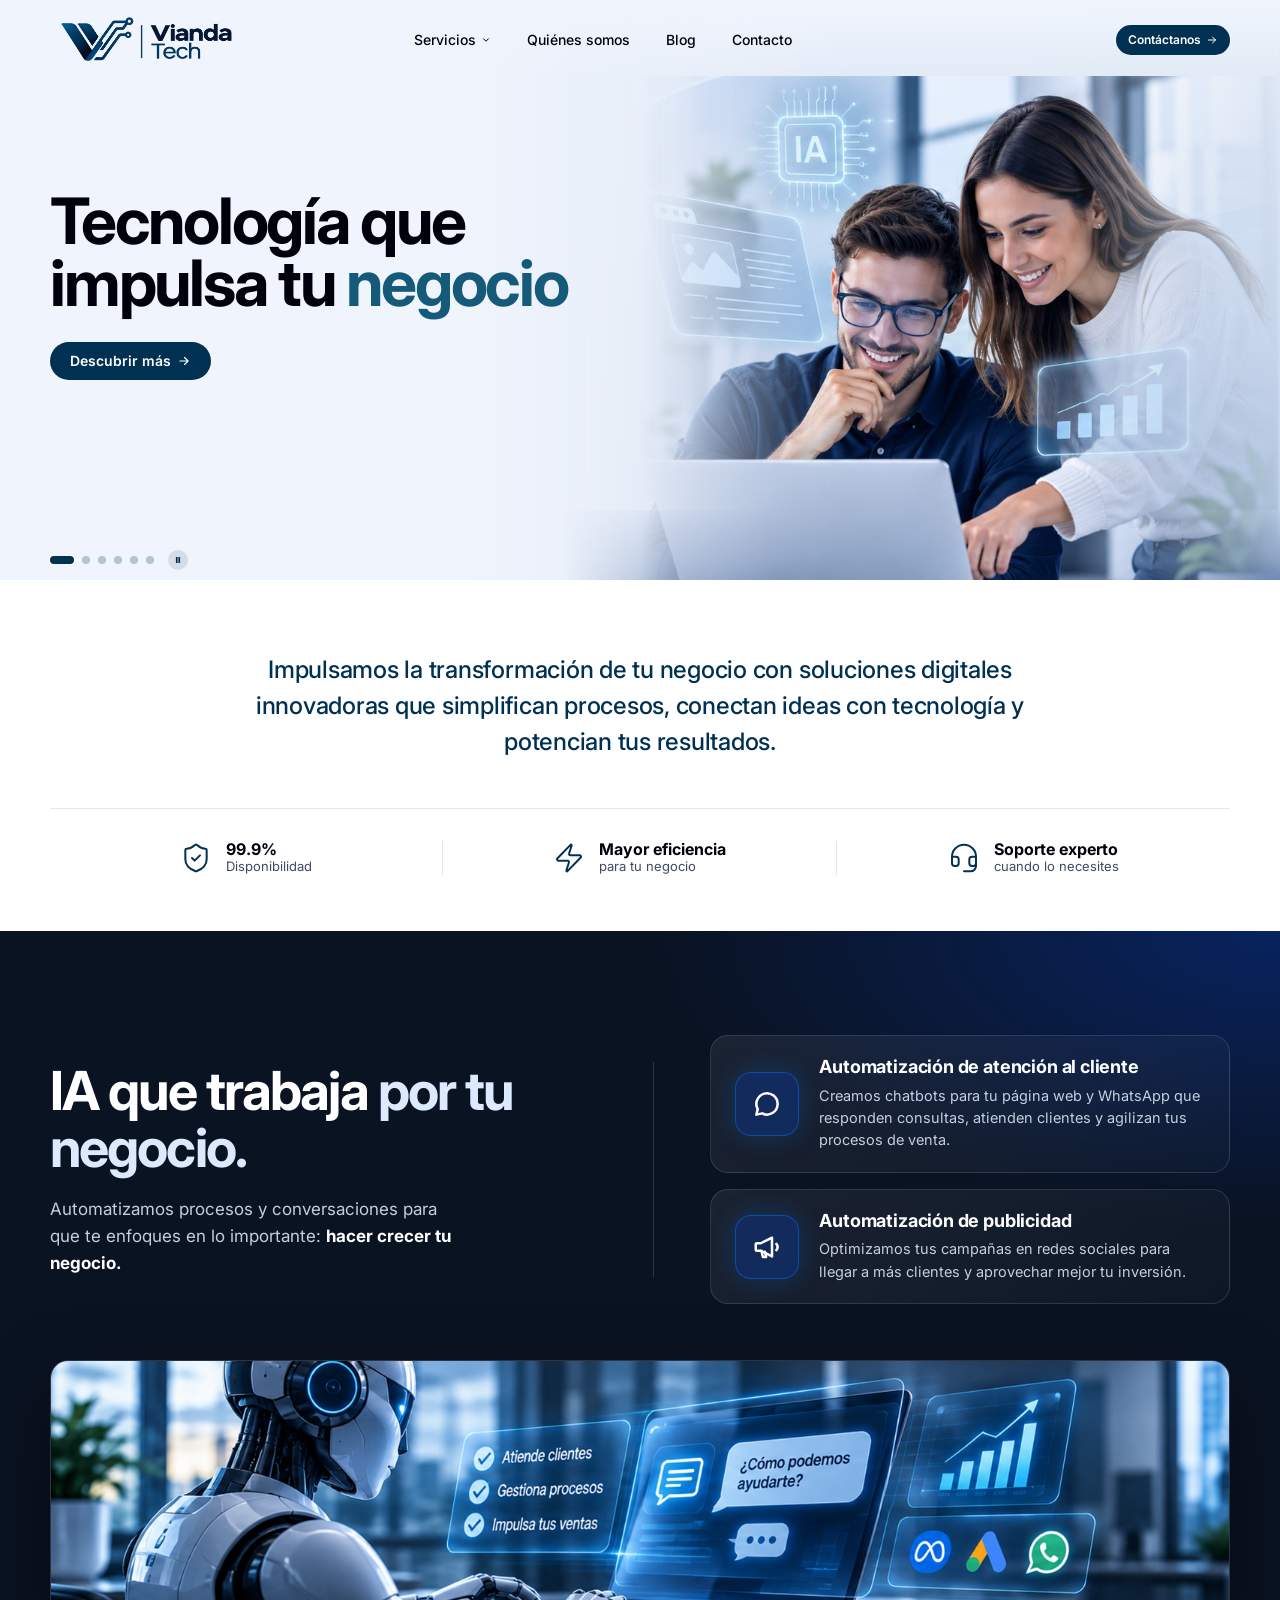
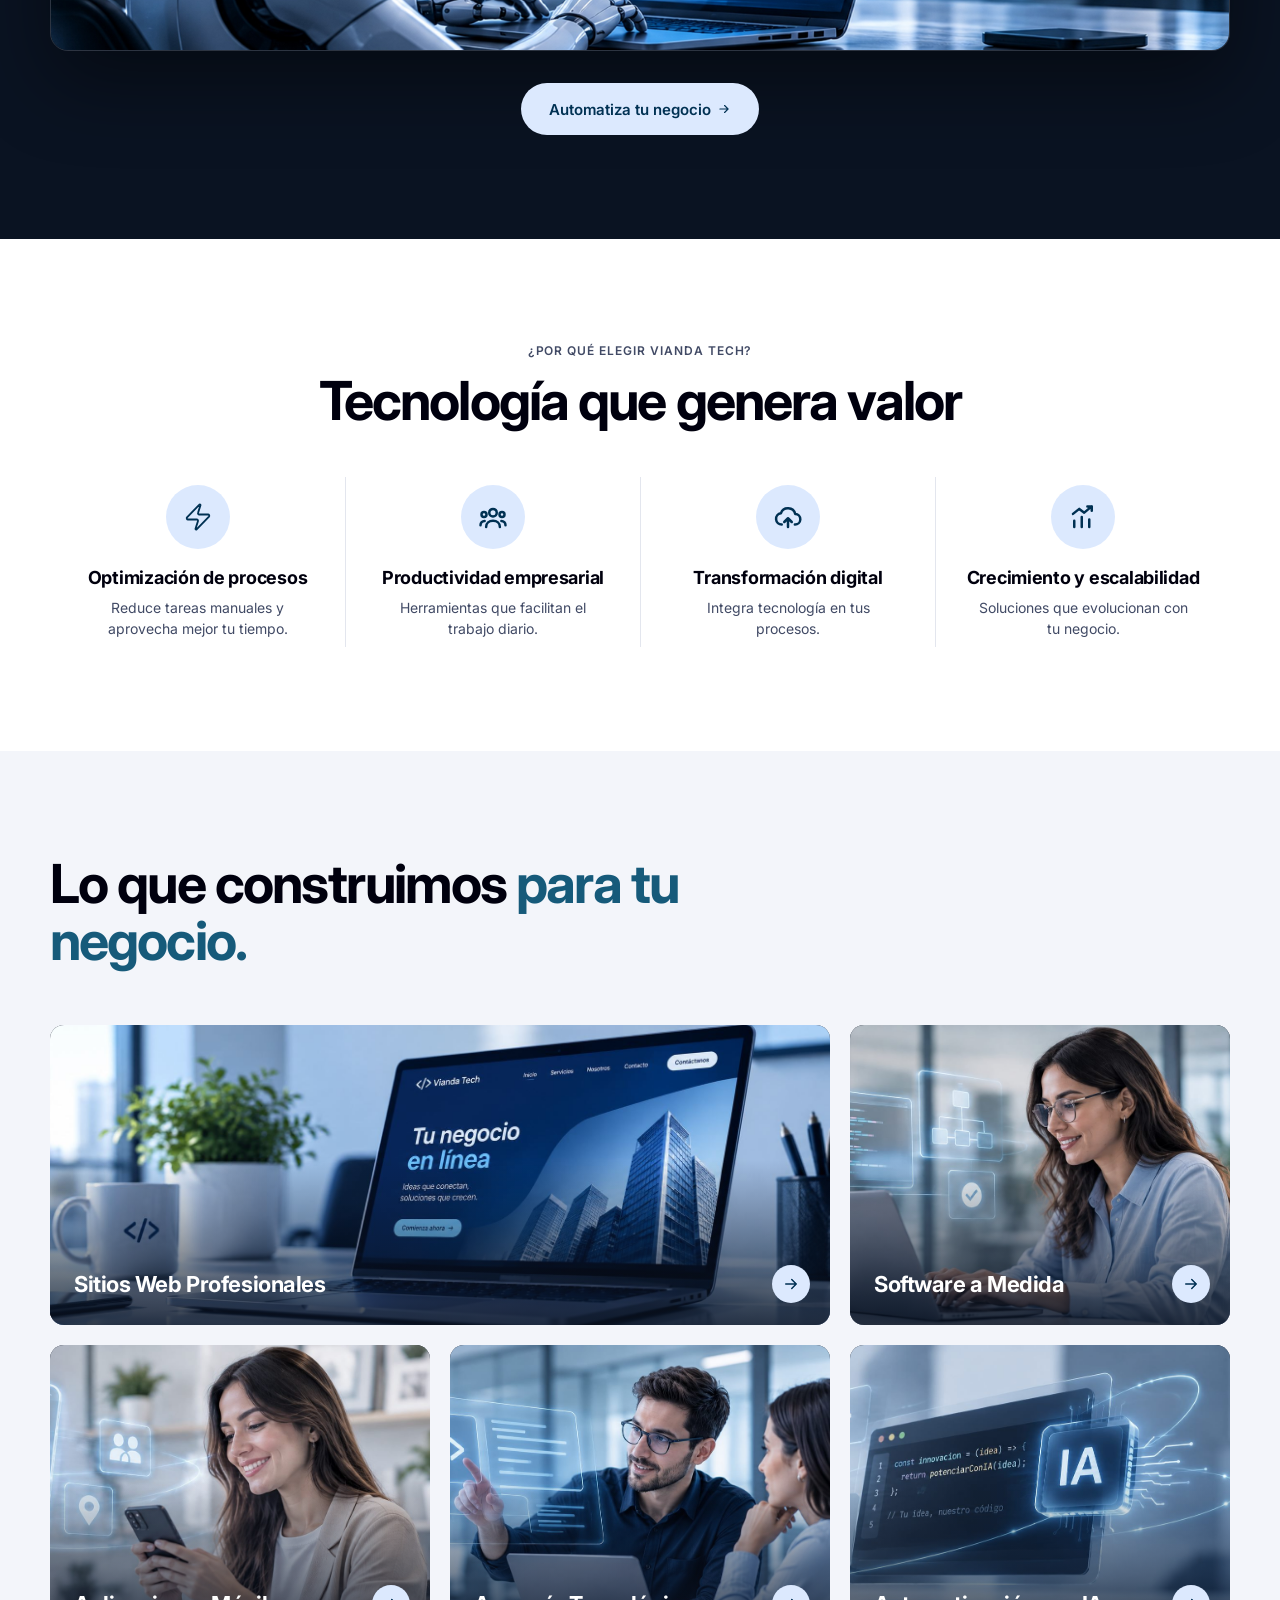
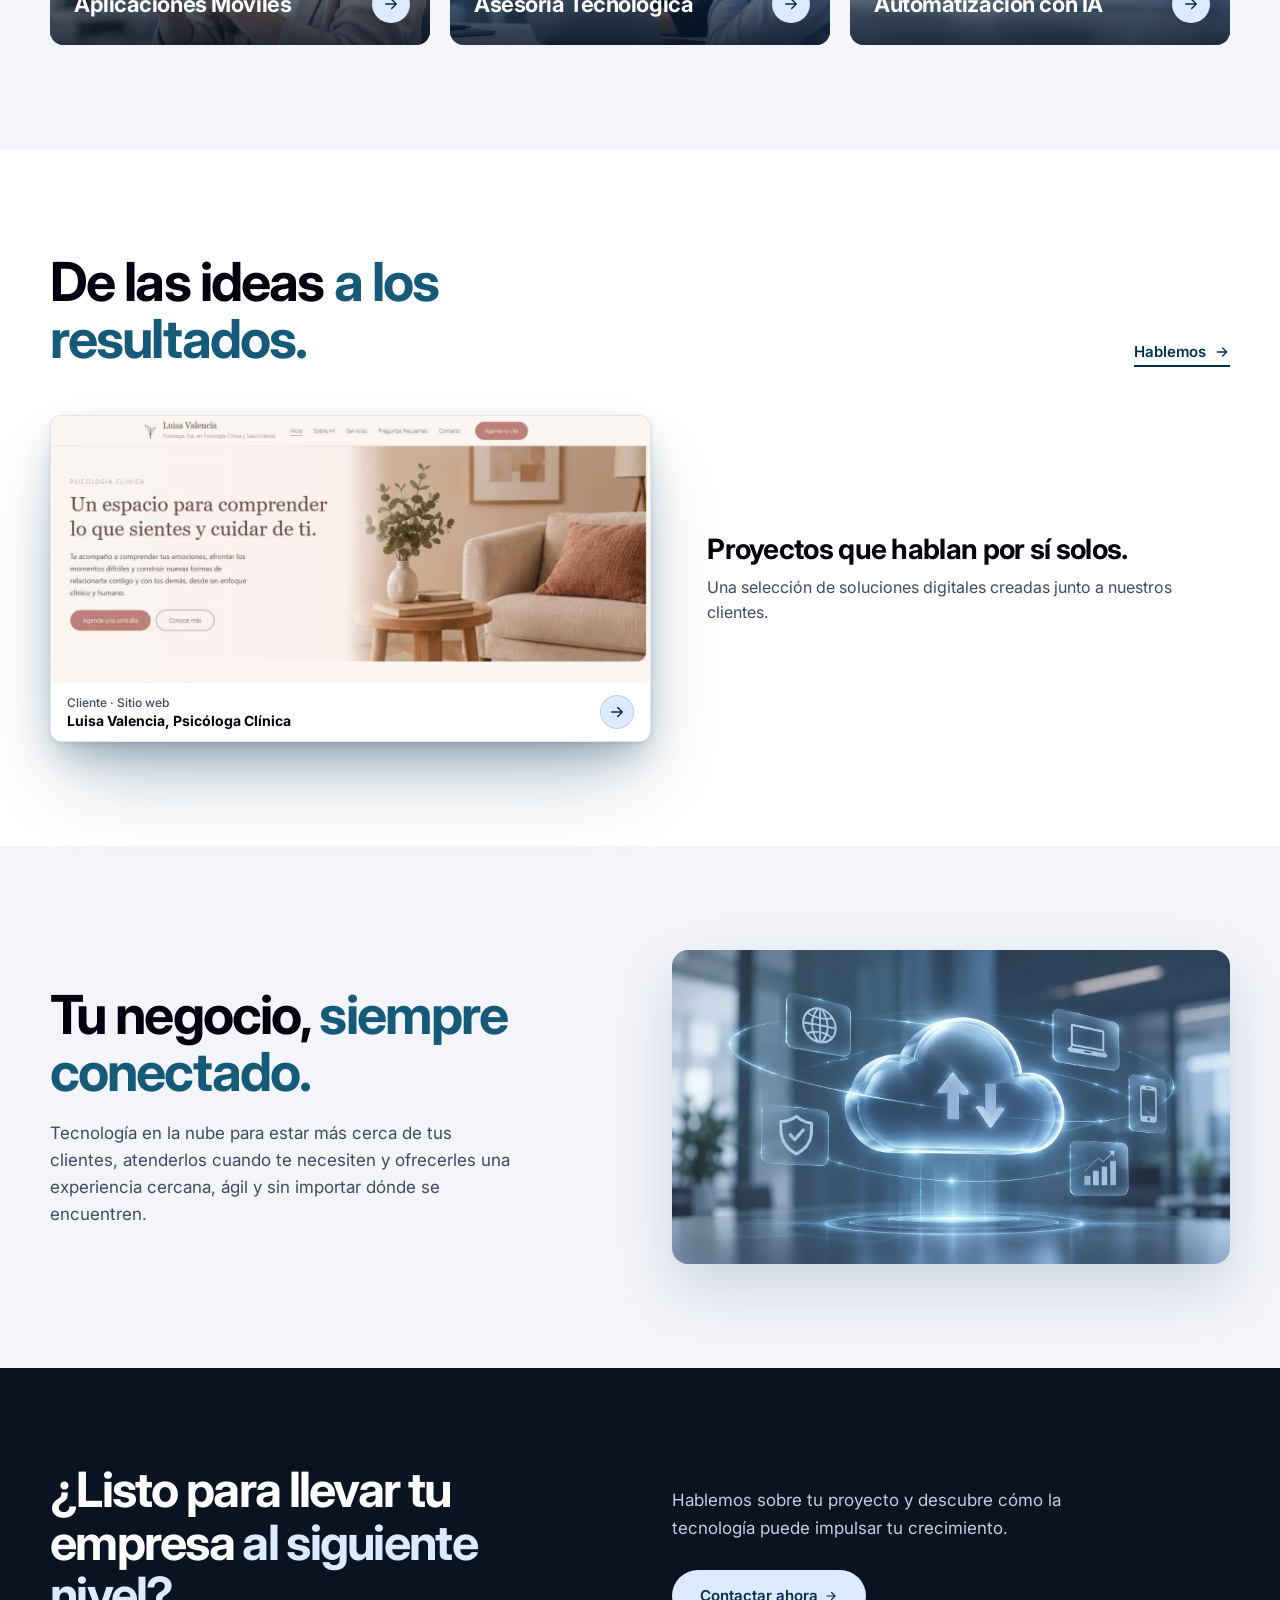
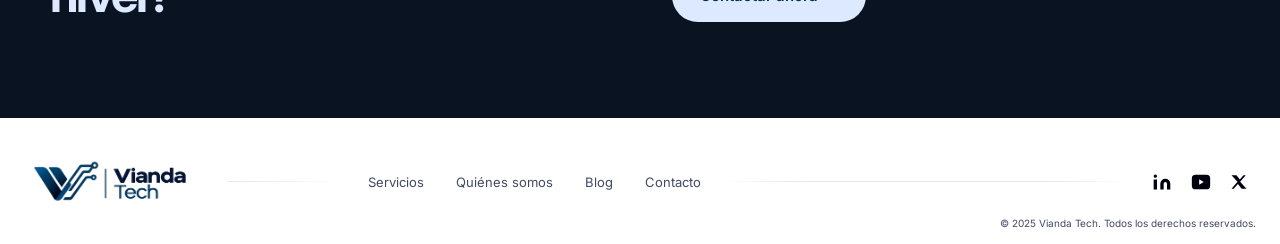
==== index.html @ a9103120 "look and feel improvements" ====
<!DOCTYPE html>
<html lang="es">
<head>
  <meta charset="utf-8">
  <meta name="viewport" content="width=device-width, initial-scale=1, viewport-fit=cover">
  <title>Vianda Tech | Desarrollo de software, páginas web e IA</title>
  <meta name="description" content="Desarrollo de software y páginas web para tu negocio. Innovación e IA para automatizar procesos y hacer crecer tu empresa.">
  <meta name="theme-color" content="#003153">
  <link rel="canonical" href="https://viandatech.com/">
  <link rel="icon" type="image/png" href="assets/logo-mark.png" media="(prefers-color-scheme: light)">
  <link rel="icon" type="image/png" href="assets/logo-mark-dark.png" media="(prefers-color-scheme: dark)">
  <meta property="og:type" content="website">
  <meta property="og:site_name" content="Vianda Tech">
  <meta property="og:locale" content="es_CO">
  <meta property="og:url" content="https://viandatech.com/">
  <meta property="og:title" content="Vianda Tech | Tecnología que impulsa tu negocio">
  <meta property="og:description" content="Desarrollo de software y páginas web para tu negocio. Innovación e IA para automatizar procesos y hacer crecer tu empresa.">
  <meta property="og:image" content="https://viandatech.com/assets/og-image.jpg">
  <meta property="og:image:width" content="1200">
  <meta property="og:image:height" content="629">
  <meta property="og:image:alt" content="Vianda Tech: tecnología que impulsa tu negocio">
  <meta name="twitter:card" content="summary_large_image">
  <script type="application/ld+json">
  {
    "@context": "https://schema.org",
    "@type": "ProfessionalService",
    "name": "Vianda Tech",
    "url": "https://viandatech.com/",
    "logo": "https://viandatech.com/assets/logo.png",
    "image": "https://viandatech.com/assets/og-image.jpg",
    "email": "contacto@viandatech.com",
    "telephone": "+573223064409",
    "address": {
      "@type": "PostalAddress",
      "streetAddress": "Diagonal 4a #4e-20",
      "addressLocality": "Cajicá",
      "addressRegion": "Cundinamarca",
      "addressCountry": "CO"
    },
    "areaServed": { "@type": "Country", "name": "Colombia" },
    "contactPoint": {
      "@type": "ContactPoint",
      "contactType": "customer service",
      "email": "contacto@viandatech.com",
      "telephone": "+573223064409",
      "availableLanguage": "es"
    },
    "description": "Desarrollo de software, páginas web para negocios e inteligencia artificial para automatizar procesos."
  }
  </script>
  <link rel="preconnect" href="https://fonts.googleapis.com">
  <link rel="preconnect" href="https://fonts.gstatic.com" crossorigin>
  <link rel="stylesheet" href="https://fonts.googleapis.com/css2?family=Inter:wght@400;500;600;700;800&display=swap">
  <link rel="stylesheet" href="styles.css?v=20261141">
</head>
<body>

  <!-- Sprite de íconos (SVG inline, sin dependencias) -->
  <svg width="0" height="0" style="position:absolute" aria-hidden="true">
    <defs>
    </defs>
    <symbol id="i-arrow" viewBox="0 0 24 24"><path d="M5 12h14M13 6l6 6-6 6" fill="none" stroke="currentColor" stroke-width="2" stroke-linecap="round" stroke-linejoin="round"/></symbol>
    <symbol id="i-chev" viewBox="0 0 24 24"><path d="m6 9 6 6 6-6" fill="none" stroke="currentColor" stroke-width="2.4" stroke-linecap="round" stroke-linejoin="round"/></symbol>
    <symbol id="i-play" viewBox="0 0 24 24"><path d="M8 5v14l11-7z" fill="currentColor"/></symbol>
    <symbol id="i-pause" viewBox="0 0 24 24"><path d="M7 5h4v14H7zM13 5h4v14h-4z" fill="currentColor"/></symbol>
    <symbol id="i-code" viewBox="0 0 24 24"><path d="m8 7-5 5 5 5M16 7l5 5-5 5M13.5 4.5l-3 15" fill="none" stroke="currentColor" stroke-width="2" stroke-linecap="round" stroke-linejoin="round"/></symbol>
    <symbol id="i-cpu" viewBox="0 0 24 24"><g fill="none" stroke="currentColor" stroke-width="2" stroke-linecap="round" stroke-linejoin="round"><path d="M10.5 3c.5 5.5 2.5 7.5 8 8-5.5.5-7.5 2.5-8 8-.5-5.5-2.5-7.5-8-8 5.5-.5 7.5-2.5 8-8z"/><path d="M19 17v4M17 19h4"/></g></symbol>
    <symbol id="i-terminal" viewBox="0 0 24 24"><path d="m5 7 5 5-5 5M12 18h7" fill="none" stroke="currentColor" stroke-width="2" stroke-linecap="round" stroke-linejoin="round"/></symbol>
    <symbol id="i-phone" viewBox="0 0 24 24"><g fill="none" stroke="currentColor" stroke-width="2" stroke-linecap="round" stroke-linejoin="round"><rect x="6.5" y="2.5" width="11" height="19" rx="3"/><path d="M11 18h2"/></g></symbol>
    <symbol id="i-chat" viewBox="0 0 24 24"><path d="M20.5 12a8.5 8.5 0 0 1-12.4 7.5L3.5 20.5l1.1-4.4A8.5 8.5 0 1 1 20.5 12z" fill="none" stroke="currentColor" stroke-width="2" stroke-linecap="round" stroke-linejoin="round"/></symbol>
    <symbol id="i-whatsapp" viewBox="0 0 24 24"><path fill="currentColor" d="M17.47 14.38c-.3-.15-1.76-.87-2.03-.97-.27-.1-.47-.15-.67.15-.2.3-.77.97-.94 1.16-.17.2-.35.22-.65.07-.3-.15-1.26-.46-2.39-1.48-.88-.79-1.48-1.76-1.65-2.06-.17-.3-.02-.46.13-.6.13-.14.3-.35.45-.52.15-.17.2-.3.3-.5.1-.2.05-.37-.03-.52-.07-.15-.67-1.61-.92-2.21-.24-.58-.49-.5-.67-.51h-.57c-.2 0-.52.07-.79.37-.27.3-1.04 1.02-1.04 2.48 0 1.46 1.07 2.88 1.21 3.07.15.2 2.1 3.2 5.08 4.49.71.3 1.26.49 1.7.63.71.23 1.36.2 1.87.12.57-.09 1.76-.72 2.01-1.41.25-.7.25-1.29.17-1.41-.07-.13-.27-.2-.57-.35M12.05 21.78h-.01a9.87 9.87 0 0 1-5.03-1.38l-.36-.21-3.74.98 1-3.65-.24-.37a9.86 9.86 0 0 1-1.51-5.26c0-5.45 4.44-9.89 9.89-9.89 2.64 0 5.12 1.03 6.99 2.9a9.83 9.83 0 0 1 2.89 7c0 5.45-4.44 9.89-9.88 9.89M20.46 3.49A11.82 11.82 0 0 0 12.05 0C5.5 0 .16 5.34.16 11.89c0 2.1.55 4.14 1.59 5.95L.06 24l6.3-1.65a11.88 11.88 0 0 0 5.68 1.45h.01c6.55 0 11.89-5.34 11.89-11.89 0-3.18-1.24-6.17-3.48-8.42"/></symbol>
    <symbol id="i-rocket" viewBox="0 0 24 24"><g fill="none" stroke="currentColor" stroke-width="1.5" stroke-linecap="round" stroke-linejoin="round"><path d="M4.5 16.5c-1.5 1.26-2 5-2 5s3.74-.5 5-2c.71-.84.7-2.13-.09-2.91a2.18 2.18 0 0 0-2.91-.09z"/><path d="m12 15-3-3a22 22 0 0 1 2-3.95A12.88 12.88 0 0 1 22 2c0 2.72-.78 7.5-6 11a22.35 22.35 0 0 1-4 2z"/><path d="M9 12H4s.55-3.03 2-4c1.62-1.08 5 0 5 0M12 15v5s3.03-.55 4-2c1.08-1.62 0-5 0-5"/></g></symbol>
    <symbol id="i-shield" viewBox="0 0 24 24"><g fill="none" stroke="currentColor" stroke-width="1.5" stroke-linecap="round" stroke-linejoin="round"><path d="M20 13c0 5-3.5 7.5-7.66 8.95a1 1 0 0 1-.67-.01C7.5 20.5 4 18 4 13V6a1 1 0 0 1 1-1c2 0 4.5-1.2 6.24-2.72a1.17 1.17 0 0 1 1.52 0C14.51 3.81 17 5 19 5a1 1 0 0 1 1 1z"/><path d="m9 12 2 2 4-4"/></g></symbol>
    <symbol id="i-zap" viewBox="0 0 24 24"><path fill="none" stroke="currentColor" stroke-width="1.5" stroke-linejoin="round" d="M4 14a1 1 0 0 1-.78-1.63l9.9-10.2a.5.5 0 0 1 .86.46l-1.92 6.02A1 1 0 0 0 13 10h7a1 1 0 0 1 .78 1.63l-9.9 10.2a.5.5 0 0 1-.86-.46l1.92-6.02A1 1 0 0 0 11 14z"/></symbol>
    <symbol id="i-headset" viewBox="0 0 24 24"><g fill="none" stroke="currentColor" stroke-width="1.5" stroke-linecap="round" stroke-linejoin="round"><path d="M3 11h3a2 2 0 0 1 2 2v3a2 2 0 0 1-2 2H5a2 2 0 0 1-2-2v-5Zm0 0a9 9 0 1 1 18 0m0 0v5a2 2 0 0 1-2 2h-1a2 2 0 0 1-2-2v-3a2 2 0 0 1 2-2h3Z"/><path d="M21 16v2a4 4 0 0 1-4 4h-5"/></g></symbol>
    <symbol id="i-megaphone" viewBox="0 0 24 24"><g fill="none" stroke="currentColor" stroke-width="2" stroke-linecap="round" stroke-linejoin="round"><path d="M3 10v4a1 1 0 0 0 1 1h3l9 4.5v-15L7 9H4a1 1 0 0 0-1 1z"/><path d="M19.5 9.5a4 4 0 0 1 0 5M7.5 15l1.2 5h2.6l-1-4.2"/></g></symbol>
    <symbol id="i-users" viewBox="0 0 24 24"><g fill="none" stroke="currentColor" stroke-width="2" stroke-linecap="round" stroke-linejoin="round"><circle cx="12" cy="8.5" r="3"/><path d="M6.5 20c0-3 2.4-5 5.5-5s5.5 2 5.5 5"/><circle cx="4.8" cy="10" r="2"/><path d="M2 18.5c0-1.9 1.4-3.3 3.3-3.3"/><circle cx="19.2" cy="10" r="2"/><path d="M22 18.5c0-1.9-1.4-3.3-3.3-3.3"/></g></symbol>
    <symbol id="i-cloud-up" viewBox="0 0 24 24"><g fill="none" stroke="currentColor" stroke-width="2" stroke-linecap="round" stroke-linejoin="round"><path d="M7 18a4.5 4.5 0 0 1-.7-8.95A6 6 0 0 1 17.8 9.6 4.2 4.2 0 0 1 17.5 18"/><path d="M12 20v-7m0 0-3 3m3-3 3 3"/></g></symbol>
    <symbol id="i-trend" viewBox="0 0 24 24"><g fill="none" stroke="currentColor" stroke-width="2" stroke-linecap="round" stroke-linejoin="round"><path d="M5 20v-5M11 20v-8M17 20v-6"/><path d="M4 9.5 9 5.5l4 3 6-5M15.5 3.5H19V7"/></g></symbol>
    <symbol id="i-in" viewBox="0 0 24 24"><path fill="currentColor" d="M16 8a6 6 0 0 1 6 6v7h-4v-7a2 2 0 0 0-4 0v7h-4v-7a6 6 0 0 1 6-6zM2 9h4v12H2zM4 3a2 2 0 1 1 0 4 2 2 0 0 1 0-4z"/></symbol>
    <symbol id="i-yt" viewBox="0 0 24 24"><path fill="currentColor" fill-rule="evenodd" d="M6 4h12a4 4 0 0 1 4 4v8a4 4 0 0 1-4 4H6a4 4 0 0 1-4-4V8a4 4 0 0 1 4-4zm4 5v6l5-3z"/></symbol>
    <symbol id="i-x" viewBox="0 0 24 24"><path fill="currentColor" d="M18 3h3l-7.5 8.6L22 21h-6.5l-5-6.2L5 21H2l8-9.2L2 3h6.6l4.5 5.7z"/></symbol>
  </svg>

  <header class="hero">
    <nav class="nav" aria-label="Principal">
      <div class="container nav__inner">
        <a class="logo" href="#"><img src="assets/logo.png" width="800" height="286" alt="Vianda Tech"></a>
        <ul class="nav__links" id="menu">
          <li class="has-menu">
            <a href="#servicios">Servicios <svg class="chev" width="10" height="10"><use href="#i-chev"/></svg></a>
            <ul class="submenu">
              <li><a href="software-a-medida.html">Software a Medida</a></li>
              <li><a href="asesoria-tecnologica.html">Asesoría Tecnológica</a></li>
              <li><a href="sitios-web-profesionales.html">Sitios Web Profesionales</a></li>
              <li><a href="aplicaciones-moviles.html">Aplicaciones Móviles</a></li>
              <li><a href="automatizacion-ia.html">Automatización con IA</a></li>
            </ul>
          </li>
          <li><a href="quienes-somos.html">Quiénes somos</a></li>
          <li><a href="#blog">Blog</a></li>
          <li><a href="https://wa.me/573223064409?text=Hola%2C%20deseo%20contactar%20contigo" target="_blank" rel="noopener">Contacto</a></li>
          <li class="nav__cta"><a class="btn btn--deep" href="https://wa.me/573223064409?text=Hola%2C%20quiero%20m%C3%A1s%20informaci%C3%B3n%20sobre%20sus%20servicios" target="_blank" rel="noopener">Contáctanos <svg width="14" height="14"><use href="#i-arrow"/></svg></a></li>
          <li class="nav__contact"><a href="tel:+573223064409">+57 322 306 4409</a><a href="mailto:contacto@viandatech.com">contacto@viandatech.com</a></li>
        </ul>
        <a class="btn btn--deep btn--nav" href="https://wa.me/573223064409?text=Hola%2C%20quiero%20m%C3%A1s%20informaci%C3%B3n%20sobre%20sus%20servicios" target="_blank" rel="noopener" aria-label="Contáctanos por WhatsApp"><span class="btn__label">Contáctanos</span> <svg class="ico-arrow" width="12" height="12"><use href="#i-arrow"/></svg><svg class="ico-wa" width="28" height="28" aria-hidden="true"><use href="#i-whatsapp"/></svg></a>
        <button class="burger" type="button" aria-label="Abrir menú" aria-expanded="false" aria-controls="menu">
          <span></span><span></span><span></span>
        </button>
        <div class="nav__backdrop"></div>
      </div>
    </nav>

    <div class="hero__visual" aria-hidden="true">
      <div class="scene"></div>
      <div class="desk"></div>
    </div>

    <div class="hero__carousel" role="region" aria-roledescription="carrusel" aria-label="Servicios destacados">
      <div class="hero__track">
        <article class="hero__slide">
          <div class="container hero__body">
            <h1>Tecnología que<br>impulsa tu <em>negocio</em></h1>
            <div class="hero__actions">
              <a class="btn btn--deep" href="#servicios">Descubrir más <svg width="14" height="14"><use href="#i-arrow"/></svg></a>
            </div>
          </div>
          <div class="hero__device" aria-hidden="true">
            <img class="hero__photo" src="assets/hero-1.jpg" width="892" height="908" alt="" fetchpriority="high">
          </div>
        </article>

        <article class="hero__slide">
          <div class="container hero__body">
            <h2>Páginas web que<br>trabajan por <em>ti</em></h2>
            <p>Creamos páginas web modernas que dan vida a tus ideas y conectan tu negocio con el mundo digital.</p>
            <div class="hero__actions">
              <a class="btn btn--deep" href="#servicios">Descubrir más <svg width="14" height="14"><use href="#i-arrow"/></svg></a>
            </div>
          </div>
          <div class="hero__device" aria-hidden="true">
            <img class="hero__photo hero__photo--2" src="assets/hero-2.jpg" width="1612" height="809" alt="">
          </div>
        </article>

        <article class="hero__slide">
          <div class="container hero__body">
            <h2>Software hecho<br>a la <em>medida</em></h2>
            <p>Creamos soluciones digitales para hacer más fácil cada tarea de tu negocio.</p>
            <div class="hero__actions">
              <a class="btn btn--deep" href="#servicios">Descubrir más <svg width="14" height="14"><use href="#i-arrow"/></svg></a>
            </div>
          </div>
          <div class="hero__device" aria-hidden="true">
            <img class="hero__photo hero__photo--3" src="assets/hero-3.jpg" width="1471" height="724" alt="">
          </div>
        </article>

        <article class="hero__slide">
          <div class="container hero__body">
            <h2>Asesoría que<br>cuida tu <em>inversión</em></h2>
            <p>Te ayudamos a tomar mejores decisiones tecnológicas para aprovechar al máximo tu inversión.</p>
            <div class="hero__actions">
              <a class="btn btn--deep" href="#servicios">Descubrir más <svg width="14" height="14"><use href="#i-arrow"/></svg></a>
            </div>
          </div>
          <div class="hero__device" aria-hidden="true">
            <img class="hero__photo hero__photo--4" src="assets/hero-4.jpg" width="1372" height="724" alt="">
          </div>
        </article>

        <article class="hero__slide">
          <div class="container hero__body">
            <h2>Tu negocio,<br>en cada <em>móvil</em></h2>
            <p>Creamos experiencias digitales para que tus clientes accedan a tu negocio desde cualquier lugar.</p>
            <div class="hero__actions">
              <a class="btn btn--deep" href="#servicios">Descubrir más <svg width="14" height="14"><use href="#i-arrow"/></svg></a>
            </div>
          </div>
          <div class="hero__device" aria-hidden="true">
            <img class="hero__photo hero__photo--5" src="assets/hero-5.jpg" width="1612" height="724" alt="">
          </div>
        </article>

        <article class="hero__slide">
          <div class="container hero__body">
            <h2>Procesos que se<br>automatizan con <em>IA</em></h2>
            <p>Hacemos que la inteligencia artificial trabaje para tu negocio y mejore la atención al cliente.</p>
            <div class="hero__actions">
              <a class="btn btn--deep" href="#servicios">Descubrir más <svg width="14" height="14"><use href="#i-arrow"/></svg></a>
            </div>
          </div>
          <div class="hero__device" aria-hidden="true">
            <img class="hero__photo hero__photo--6" src="assets/hero-6.jpg" width="1272" height="724" alt="">
          </div>
        </article>
      </div>
    </div>
    <div class="container hero__dots" role="group" aria-label="Seleccionar diapositiva"></div>
  </header>

  <main>
    <!-- 1. Introducción + cifras (equivale a la franja de clientes de la referencia) -->
    <section class="intro" aria-labelledby="intro-title">
      <div class="container">
        <p class="intro__text" id="intro-title">Impulsamos la transformación de tu negocio con soluciones digitales innovadoras que simplifican procesos, conectan ideas con tecnología y potencian tus resultados.</p>
      </div>
      <ul class="container stats" aria-label="Cifras">
        <li><svg width="32" height="32"><use href="#i-shield"/></svg><div><strong>99.9%</strong>Disponibilidad</div></li>
        <li><svg width="32" height="32"><use href="#i-zap"/></svg><div><strong>Mayor eficiencia</strong>para tu negocio</div></li>
        <li><svg width="32" height="32"><use href="#i-headset"/></svg><div><strong>Soporte experto</strong>cuando lo necesites</div></li>
      </ul>
    </section>

    <!-- 2. Sección oscura: Automatización con IA -->
    <section class="section section--dark ai" id="ia" aria-labelledby="ai-title">
      <div class="container split ai__top">
        <div>
          <h2 id="ai-title">IA que trabaja <em>por tu negocio.</em></h2>
          <p class="lead">Automatizamos procesos y conversaciones para que te enfoques en lo importante: <strong>hacer crecer tu negocio.</strong></p>
        </div>
        <ul class="ai__list">
          <li>
            <span class="ai__icon"><svg width="30" height="30" aria-hidden="true"><use href="#i-chat"/></svg></span>
            <div>
              <h3>Automatización de atención al cliente</h3>
              <p>Creamos chatbots para tu página web y WhatsApp que responden consultas, atienden clientes y agilizan tus procesos de venta.</p>
            </div>
          </li>
          <li>
            <span class="ai__icon"><svg width="30" height="30" aria-hidden="true"><use href="#i-megaphone"/></svg></span>
            <div>
              <h3>Automatización de publicidad</h3>
              <p>Optimizamos tus campañas en redes sociales para llegar a más clientes y aprovechar mejor tu inversión.</p>
            </div>
          </li>
        </ul>
      </div>
      <figure class="container ai__frame">
        <div class="ai__shot"><img src="assets/ia-robot.jpg" width="3140" height="770" alt="Robot con inteligencia artificial atendiendo clientes desde un portátil, con campañas y mensajes de WhatsApp" loading="lazy"></div>
        <figcaption>
          <a class="btn btn--soft" href="https://wa.me/573223064409?text=Hola%2C%20quiero%20automatizar%20mi%20negocio" target="_blank" rel="noopener">Automatiza tu negocio <svg width="14" height="14"><use href="#i-arrow"/></svg></a>
        </figcaption>
      </figure>
    </section>

    <!-- 3. Propuesta de valor -->
    <section class="section" aria-labelledby="value-title">
      <div class="container value">
        <p class="eyebrow">¿Por qué elegir Vianda Tech?</p>
        <h2 class="value__title" id="value-title">Tecnología que genera valor</h2>
        <ul class="value__list">
          <li>
            <span class="icon"><svg width="26" height="26" aria-hidden="true"><use href="#i-zap"/></svg></span>
            <h3>Optimización de procesos</h3>
            <p>Reduce tareas manuales y aprovecha mejor tu tiempo.</p>
          </li>
          <li>
            <span class="icon"><svg width="26" height="26" aria-hidden="true"><use href="#i-users"/></svg></span>
            <h3>Productividad empresarial</h3>
            <p>Herramientas que facilitan el trabajo diario.</p>
          </li>
          <li>
            <span class="icon"><svg width="26" height="26" aria-hidden="true"><use href="#i-cloud-up"/></svg></span>
            <h3>Transformación digital</h3>
            <p>Integra tecnología en tus procesos.</p>
          </li>
          <li>
            <span class="icon"><svg width="26" height="26" aria-hidden="true"><use href="#i-trend"/></svg></span>
            <h3>Crecimiento y escalabilidad</h3>
            <p>Soluciones que evolucionan con tu negocio.</p>
          </li>
        </ul>
      </div>
    </section>

    <!-- 4. Líneas de negocio: galería de imágenes (ancla #servicios) -->
    <section class="section section--tint" id="servicios" aria-labelledby="studios-title">
      <div class="container">
        <h2 id="studios-title" class="h2--wide">Lo que construimos <em>para tu negocio.</em></h2>
        <ul class="studios">
          <li class="studio-feature">
            <a class="studio" href="sitios-web-profesionales.html">
              <img src="assets/hero-2.jpg" width="1612" height="809" alt="" loading="lazy">
              <span class="studio__label"><span>Sitios Web Profesionales</span><svg width="18" height="18" aria-hidden="true"><use href="#i-arrow"/></svg></span>
            </a>
          </li>
          <li>
            <a class="studio studio--software" href="software-a-medida.html">
              <img src="assets/hero-3.jpg" width="1471" height="724" alt="" loading="lazy">
              <span class="studio__label"><span>Software a Medida</span><svg width="18" height="18" aria-hidden="true"><use href="#i-arrow"/></svg></span>
            </a>
          </li>
          <li>
            <a class="studio studio--mobile" href="aplicaciones-moviles.html">
              <img src="assets/hero-5.jpg" width="1612" height="724" alt="" loading="lazy">
              <span class="studio__label"><span>Aplicaciones Móviles</span><svg width="18" height="18" aria-hidden="true"><use href="#i-arrow"/></svg></span>
            </a>
          </li>
          <li>
            <a class="studio studio--advice" href="asesoria-tecnologica.html">
              <img src="assets/hero-4.jpg" width="1372" height="724" alt="" loading="lazy">
              <span class="studio__label"><span>Asesoría Tecnológica</span><svg width="18" height="18" aria-hidden="true"><use href="#i-arrow"/></svg></span>
            </a>
          </li>
          <li>
            <a class="studio studio--ai" href="automatizacion-ia.html">
              <img src="assets/hero-6.jpg" width="1272" height="724" alt="" loading="lazy">
              <span class="studio__label"><span>Automatización con IA</span><svg width="18" height="18" aria-hidden="true"><use href="#i-arrow"/></svg></span>
            </a>
          </li>
        </ul>
      </div>
    </section>

    <!-- 5. Resultados: cuadrícula asimétrica -->
    <section class="section" aria-labelledby="results-title">
      <div class="container head-row">
        <h2 id="results-title" class="h2--wide">De las ideas <em>a los resultados.</em></h2>
        <a class="link" href="https://wa.me/573223064409?text=Hola%2C%20deseo%20contactar%20contigo" target="_blank" rel="noopener">Hablemos <svg width="16" height="16"><use href="#i-arrow"/></svg></a>
      </div>
      <div class="container stories">
        <div class="story story--stat">
          <a class="stat__preview" href="https://psicologaluisavalencia.com/" target="_blank" rel="noopener noreferrer">
            <img src="assets/cliente-luisa-valencia.jpg" width="1260" height="560" alt="Vista previa del sitio web de Luisa Valencia, Psicóloga Clínica" loading="lazy">
            <span class="stat__caption">
              <span><small>Cliente · Sitio web</small>Luisa Valencia, Psicóloga Clínica</span>
              <span class="stat__go"><span class="sr-only">Abrir el sitio en una pestaña nueva</span><svg width="18" height="18" aria-hidden="true"><use href="#i-arrow"/></svg></span>
            </span>
          </a>
          <div class="stat__head">
            <h3>Proyectos que hablan por sí solos.</h3>
            <p>Una selección de soluciones digitales creadas junto a nuestros clientes.</p>
          </div>
        </div>
      </div>
    </section>

    <!-- 6. Tu negocio, siempre conectado -->
    <section class="section section--tint connected" aria-labelledby="connected-title">
      <div class="container split">
        <div>
          <h2 id="connected-title">Tu negocio, <em>siempre conectado.</em></h2>
          <p class="lead">Tecnología en la nube para estar más cerca de tus clientes, atenderlos cuando te necesiten y ofrecerles una experiencia cercana, ágil y sin importar dónde se encuentren.</p>
        </div>
        <img class="connected__img" src="assets/nube-conectividad.jpg" width="1672" height="941" alt="Nube holográfica conectada con íconos de web, portátil, móvil, seguridad y crecimiento" loading="lazy">
      </div>
    </section>

    <!-- 7. Llamada a la acción -->
    <section class="cta" id="contacto">
      <div class="container cta__inner">
        <h2>¿Listo para llevar tu empresa <em>al siguiente nivel?</em></h2>
        <div>
          <p>Hablemos sobre tu proyecto y descubre cómo la tecnología puede impulsar tu crecimiento.</p>
          <a class="btn btn--soft" href="https://wa.me/573223064409?text=Hola%2C%20deseo%20contactar%20contigo" target="_blank" rel="noopener">Contactar ahora <svg width="14" height="14"><use href="#i-arrow"/></svg></a>
        </div>
      </div>
    </section>
  </main>

  <footer class="footer">
    <a class="logo" href="#"><img src="assets/logo.png" width="800" height="286" alt="Vianda Tech" loading="lazy"></a>
    <span class="footer__line footer__line--s" aria-hidden="true"></span>
    <nav aria-label="Pie">
      <a href="#servicios">Servicios</a>
      <a href="quienes-somos.html">Quiénes somos</a>
      <a href="#blog">Blog</a>
      <a href="https://wa.me/573223064409?text=Hola%2C%20deseo%20contactar%20contigo" target="_blank" rel="noopener">Contacto</a>
    </nav>
    <span class="footer__line footer__line--l" aria-hidden="true"></span>
    <div class="footer__social" id="blog">
      <a href="#" aria-label="LinkedIn"><svg width="20" height="20"><use href="#i-in"/></svg></a>
      <a href="#" aria-label="YouTube"><svg width="22" height="22"><use href="#i-yt"/></svg></a>
      <a href="#" aria-label="X"><svg width="18" height="18"><use href="#i-x"/></svg></a>
    </div>
    <small>&copy; 2025 Vianda Tech. Todos los derechos reservados.</small>
  </footer>

  <script src="script.js?v=20261141" defer></script>
</body>
</html>
---- styles.css ----
/* Medidas tomadas de la referencia (lienzo de 1672px de ancho, contenedor de 1180px). */
:root {
  --primary: #034dfc;        /* botones (landing): blanco sobre este azul = 6.1:1 */
  --primary-on-dark: #007bff; /* texto destacado sobre fondos oscuros */
  --primary-text: #003153;   /* texto, enlaces e íconos sobre claro: 13.6:1 */
  --primary-soft: #dce9fe;
  --accent: #165a7a;         /* palabra destacada del titular: ~7:1 sobre el hero */
  --ink: #00000e;
  --muted: #414a65;
  --panel: #f6f7fb;
  --surface: #f3f5fa;
  --hero: #f0f5fd;
  --dark: #0a1322;
  --line: #e3e6ee;
  --container: 1180px;
  --wide: 1460px;
}

* { box-sizing: border-box; margin: 0; padding: 0; }
html { scroll-behavior: smooth; }
body { font-family: Inter, system-ui, -apple-system, "Segoe UI", sans-serif; color: var(--ink); background: #fff; line-height: 1.4; -webkit-font-smoothing: antialiased; }
a { color: inherit; text-decoration: none; }
ul { list-style: none; }
svg { display: block; flex: none; }
em { font-style: normal; color: var(--primary-text); }
h1, h2, h3 { letter-spacing: -.025em; }
.container { width: min(var(--container), 100% - 3rem); margin-inline: auto; }

/* Botones */
.btn { display: inline-flex; align-items: center; gap: 6px; height: 38px; padding: 0 20px; border-radius: 99px; background: var(--primary); color: #fff; font-size: 14px; font-weight: 600; transition: filter .2s; }
.btn:hover { filter: brightness(1.15); }
.btn--deep { background: var(--primary-text); }
.btn--nav { height: 30px; padding: 0 12px; font-size: 12px; gap: 5px; }
.ico-wa { display: none; }

/* Logo */
.logo { display: inline-flex; align-items: center; }
.logo img { display: block; height: 72px; width: auto; }

/* Hero */
.hero { position: relative; height: 580px; overflow: hidden; background: linear-gradient(90deg, var(--hero) 0%, var(--hero) 34%, #e8eef9 52%, #dfe7f5 100%); }
.nav { position: relative; z-index: 4; height: 80px; background: linear-gradient(180deg, rgba(240,245,253,.92), rgba(240,245,253,0)); }
.nav__inner { height: 100%; display: flex; align-items: center; justify-content: space-between; }
.nav__links { display: flex; gap: 36px; margin: 0 auto 0 clamp(2rem, 12.7vw, 213px); font-size: 14px; font-weight: 500; }
.nav__links a { display: inline-flex; align-items: center; gap: 5px; }
.has-menu { position: relative; }
.submenu { display: none; position: absolute; top: 100%; left: -14px; min-width: 210px; padding: 8px; background: #fff; border: 1px solid var(--line); border-radius: 12px; box-shadow: 0 12px 30px rgba(0,0,14,.1); }
.has-menu:hover .submenu, .has-menu:focus-within .submenu { display: block; }
.submenu a { display: flex; padding: 9px 12px; border-radius: 8px; font-size: 13px; }
.submenu a:hover { background: var(--primary-soft); color: var(--primary-text); }

/* Carrusel: cada diapositiva trae su texto y su portátil, y la pista se desplaza a la izquierda */
.hero__carousel { position: absolute; inset: 0; z-index: 2; overflow: hidden; pointer-events: none; touch-action: pan-y; }
.hero__track { display: flex; height: 100%; transition: transform .7s cubic-bezier(.65, 0, .35, 1); }
.hero__slide { position: relative; flex: 0 0 100%; min-width: 0; pointer-events: auto; }
.hero__device { position: absolute; z-index: 1; top: 0; bottom: 0; right: 0; width: 56%; -webkit-mask-image: linear-gradient(90deg, transparent, #000 30%); mask-image: linear-gradient(90deg, transparent, #000 30%); }
.hero__dots { position: absolute; z-index: 5; left: 0; right: 0; bottom: 10px; display: flex; align-items: center; gap: 8px; }
.hero__dot { width: 8px; height: 8px; padding: 0; border: 0; border-radius: 99px; background: rgba(0,49,83,.25); cursor: pointer; transition: width .3s, background .3s; }
.hero__dot[aria-current="true"] { width: 24px; background: var(--primary-text); }
.hero__pause { display: grid; place-items: center; width: 20px; height: 20px; margin-left: 6px; padding: 0; border: 0; border-radius: 50%; background: rgba(0,49,83,.12); color: var(--primary-text); cursor: pointer; transition: background .2s; }
.hero__pause:hover { background: rgba(0,49,83,.22); }
.hero__pause:focus-visible, .hero__dot:focus-visible { outline: 2px solid var(--primary-text); outline-offset: 3px; }
.hero__dot:focus-visible { outline: 2px solid var(--primary-text); outline-offset: 3px; }
@media (prefers-reduced-motion: reduce) { .hero__track { transition: none; } }

.hero__body { position: relative; z-index: 3; padding-top: 190px; }
.hero h1 em, .hero h2 em { color: var(--accent); }
.hero h2 { font-size: 64px; line-height: 62px; font-weight: 700; letter-spacing: -.035em; }
.hero h1 { font-size: 64px; line-height: 62px; font-weight: 700; letter-spacing: -.035em; }
.hero p { max-width: 440px; margin: 18px 0 28px; font-size: 17px; line-height: 24px; color: var(--muted); }
.hero h1 + .hero__actions { margin-top: 28px; }
.hero__actions { display: flex; align-items: center; gap: 22px; }
.hero__actions .btn { padding: 0 20px; }

/* Escena del hero (marcador de posición: sustituir por la foto real) */
.hero__visual { position: absolute; z-index: 1; top: 0; bottom: 0; right: 0; width: 56%; -webkit-mask-image: linear-gradient(90deg, transparent, #000 30%); mask-image: linear-gradient(90deg, transparent, #000 30%); }
.scene { position: absolute; inset: 0; opacity: .9;
  background:
    linear-gradient(90deg, var(--hero) 0%, rgba(240,245,253,0) 40%),
    linear-gradient(180deg, #e9f0fa 0%, #c3d3ea 60%, #9fb5d6 100%); filter: blur(2px); }
.desk { position: absolute; left: 0; right: 0; bottom: 0; height: 70px; background: linear-gradient(180deg, rgba(190,205,230,.5), #8fa6c9 70%, #6f89b3); }
.laptop { position: absolute; left: 32%; bottom: 62px; width: 340px; height: 208px; display: grid; place-items: center; border-radius: 6px 10px 6px 6px;
  background: linear-gradient(150deg, #1b335f 0%, var(--dark) 60%, #000103 100%); box-shadow: inset 0 0 0 3px #2c3d63, 0 30px 50px rgba(10,25,60,.35);
  transform-origin: bottom left; transform: perspective(900px) rotateY(-38deg) rotateZ(-4deg) skewY(-6deg); }
.laptop__icon { width: 104px; height: 104px; color: #7fb0ff; filter: drop-shadow(0 0 14px rgba(40,110,255,.9)); }
.laptop img { width: 84px; height: auto; filter: drop-shadow(0 0 14px rgba(40,110,255,.9)) brightness(1.15); }
.laptop-base { position: absolute; left: 0; bottom: 38px; width: 62%; height: 22px; background: linear-gradient(180deg, #e8edf5, #aab7cc); border-radius: 0 0 40px 4px; transform: skewX(-38deg) translateX(40px); box-shadow: 0 10px 20px rgba(10,25,60,.25); }

/* Foto de la primera diapositiva: ocupa todo el bloque del dispositivo, encuadrada en los rostros */
.hero__photo { display: block; width: 100%; height: 100%; object-fit: cover; object-position: 50% 22%; }
.hero__photo--3 { object-position: 70% 30%; }
.hero__photo--6 { object-position: 60% 50%; }
.hero__photo--4 { object-position: 72% 40%; }
.hero__photo--5 { object-position: 60% 30%; }

/* Secciones (spec 006: títulos grandes a la izquierda, texto a la derecha, mucho aire vertical) */
.section { padding-block: 104px; }
.section--tint { background: var(--surface); }
.section--dark { background: var(--dark); color: #fff; }
.section h2, .intro h2 { font-size: clamp(34px, 4.2vw, 56px); line-height: 1.06; font-weight: 700; letter-spacing: -.035em; }
.h2--wide { max-width: 640px; }
.section--dark em, .section--dark h2 em { color: var(--primary-on-dark); }
.eyebrow { font-size: 12px; font-weight: 600; text-transform: uppercase; letter-spacing: .08em; color: var(--muted); margin-bottom: 14px; }
.lead { font-size: 17px; line-height: 1.6; color: var(--muted); }
.section--dark .lead { color: #c5cee0; }
.split { display: grid; grid-template-columns: 1fr 1fr; gap: 64px; align-items: start; }
.head-row { display: flex; align-items: flex-end; justify-content: space-between; gap: 24px; margin-bottom: 48px; }
.head-row .h2--wide { max-width: 520px; }

.link { display: inline-flex; align-items: center; gap: 8px; padding-bottom: 3px; border-bottom: 2px solid currentColor; font-size: 15px; font-weight: 600; color: var(--primary-text); transition: gap .2s; }
.link:hover { gap: 12px; }
.btn--soft { background: var(--primary-soft); color: var(--primary-text); }
.btn--lg, .section .btn, .cta .btn { height: 52px; padding: 0 28px; font-size: 15px; }

/* Introducción + cifras */
.intro { padding-block: 72px 56px; }
.intro__text { max-width: 880px; margin-inline: auto; text-align: center; font-size: clamp(18px, 2vw, 24px); line-height: 1.5; font-weight: 500; color: var(--primary-text); letter-spacing: -.01em; }
.stats { margin-top: 48px; padding-top: 32px; border-top: 1px solid var(--line); display: grid; grid-template-columns: repeat(3, 1fr); }
.stats li { display: flex; align-items: center; justify-content: center; gap: 14px; font-size: 13px; line-height: 17px; color: var(--muted); border-right: 1px solid var(--line); }
.stats li:last-child { border-right: 0; }
.stats svg { color: var(--primary-text); }
.stats strong { display: block; font-size: 16px; font-weight: 700; color: var(--ink); }

/* Sección oscura: IA */
.ai { background: radial-gradient(900px 420px at 100% 0%, rgba(3,77,252,.28), transparent 70%), var(--dark); }
.ai__top { grid-template-columns: 1.05fr 1fr; gap: 0; align-items: center; }
.ai__top > div:first-child { padding-right: 56px; border-right: 1px solid rgba(255,255,255,.14); }
.ai h2 em, .section--dark.ai h2 em { color: var(--primary-soft); }
.ai .lead { margin-top: 20px; max-width: 420px; }
.ai .lead strong { color: #fff; font-weight: 700; }
.ai__list { display: grid; gap: 16px; padding-left: 56px; }
.ai__list li { display: flex; align-items: center; gap: 20px; padding: 20px 24px; border: 1px solid rgba(255,255,255,.12); border-radius: 18px; background: linear-gradient(135deg, rgba(255,255,255,.07), rgba(255,255,255,.02)); }
.ai__icon { display: grid; place-items: center; flex: none; width: 64px; height: 64px; border-radius: 16px; background: rgba(3,77,252,.22); border: 1px solid rgba(0,123,255,.45); color: #fff; box-shadow: 0 0 24px rgba(0,123,255,.25); }
.ai__list h3 { font-size: 18px; line-height: 1.25; font-weight: 700; letter-spacing: -.01em; }
.ai__list p { margin-top: 6px; font-size: 14.5px; line-height: 1.55; color: #c5cee0; }
.ai__frame { margin-top: 56px; }
.ai__shot { overflow: hidden; border-radius: 18px; border: 1px solid rgba(255,255,255,.14); box-shadow: 0 30px 80px rgba(0,0,0,.45); }
.ai__shot img { display: block; width: 100%; height: auto; aspect-ratio: 1570 / 385; object-fit: contain; }
.ai__frame figcaption { display: flex; justify-content: center; margin-top: 32px; }
/* Ícono en círculo */
.icon { display: grid; place-items: center; width: 52px; height: 52px; border-radius: 50%; background: var(--primary-soft); color: var(--primary-text); }
.icon svg { width: 26px; height: 26px; }

/* Tarjetas con imagen */
.studios { display: grid; grid-template-columns: repeat(3, 1fr); grid-auto-rows: 300px; gap: 20px; margin-top: 56px; }
.studio-feature { grid-column: span 2; }
.studios > li { display: flex; }
.studio { position: relative; display: block; flex: 1; overflow: hidden; border-radius: 14px; background: var(--dark); isolation: isolate; }
.studio::after { content: ""; position: absolute; inset: 0; z-index: 1; background: linear-gradient(180deg, rgba(10,19,34,0) 45%, rgba(10,19,34,.82) 100%); }
.studio:focus-visible { outline: 3px solid var(--primary); outline-offset: 4px; }
.studio img { position: absolute; inset: 0; display: block; width: 100%; height: 100%; object-fit: cover; transition: transform .5s cubic-bezier(.2,.7,.2,1); }
.studio--software img { object-position: 78% 35%; }
.studio--mobile img { object-position: 74% 30%; }
.studio--advice img { object-position: 52% 40%; }
.studio--ai img { object-position: 80% 50%; }
.studio:hover img { transform: scale(1.04); }
.studio__label { position: absolute; z-index: 2; left: 24px; right: 20px; bottom: 22px; display: flex; align-items: center; justify-content: space-between; gap: 12px; font-size: 22px; line-height: 1.15; font-weight: 700; letter-spacing: -.02em; color: #fff; }
.studio__label svg { flex: none; box-sizing: content-box; padding: 10px; border-radius: 50%; background: var(--primary-soft); color: var(--primary-text); transition: transform .2s; }
.studio:hover .studio__label svg { transform: translateX(4px); }
@media (prefers-reduced-motion: reduce) { .studio img, .studio__label svg { transition: none; } .studio:hover img, .studio:hover .studio__label svg { transform: none; } }

/* Resultados: cuadrícula asimétrica */
.stories { display: grid; grid-template-columns: 1fr; gap: 72px; }
.story { display: grid; grid-template-columns: 1.15fr 1fr; column-gap: 56px; align-items: center; }
.stat__preview { grid-column: 1; grid-row: 1; }
.stat__head { grid-column: 2; grid-row: 1; }
.story h3, .stat__head h3 { font-size: 28px; line-height: 1.15; font-weight: 700; letter-spacing: -.025em; color: var(--ink); }
.story p, .stat__head p { margin-top: 10px; max-width: 520px; font-size: 16px; line-height: 1.55; color: var(--muted); }.story--stat { background: transparent; color: var(--primary-text); }
.stat__preview { display: block; overflow: hidden; border-radius: 12px; background: #fff; color: var(--ink); border: 1px solid rgba(0,49,83,.12); box-shadow: 0 2px 4px rgba(0,49,83,.10), 0 18px 36px -8px rgba(0,49,83,.28), 0 44px 80px -20px rgba(0,49,83,.32); transition: transform .35s cubic-bezier(.2,.7,.2,1), box-shadow .35s cubic-bezier(.2,.7,.2,1); }
.stat__preview img { display: block; width: 100%; height: auto; aspect-ratio: 1260 / 560; object-fit: cover; object-position: top; transition: transform .5s cubic-bezier(.2,.7,.2,1); }
.stat__preview:hover img { transform: scale(1.03); }
.stat__preview:hover { transform: translateY(-6px); box-shadow: 0 4px 8px rgba(0,49,83,.12), 0 26px 48px -8px rgba(0,49,83,.32), 0 56px 96px -20px rgba(0,49,83,.36); }
.stat__preview:focus-visible { outline: 3px solid var(--primary-text); outline-offset: 3px; }
.stat__preview { position: relative; }
.stat__caption { display: flex; align-items: center; justify-content: space-between; gap: 12px; padding: 12px 16px; background: #fff; font-size: 14px; font-weight: 700; line-height: 1.25; }
.stat__caption small { display: block; margin-bottom: 2px; font-size: 12px; font-weight: 500; color: var(--muted); }
.stat__go { display: grid; place-items: center; flex: none; width: 34px; height: 34px; border-radius: 50%; background: var(--primary-soft); color: var(--primary-text); box-shadow: inset 0 0 0 1px rgba(0,49,83,.14); transition: transform .2s; }
.stat__preview:hover .stat__go { transform: translateX(3px); }
.sr-only { position: absolute; width: 1px; height: 1px; margin: -1px; padding: 0; overflow: hidden; clip: rect(0,0,0,0); white-space: nowrap; border: 0; }
@media (prefers-reduced-motion: reduce) { .stat__preview img, .stat__go { transition: none; } .stat__preview:hover img, .stat__preview:hover .stat__go { transform: none; } }
/* CTA */
.cta { padding-block: 96px; background: var(--dark); color: #fff; }
.cta__inner { display: grid; grid-template-columns: 1fr 1fr; gap: 64px; align-items: end; }
.cta h2 { font-size: clamp(32px, 3.8vw, 52px); line-height: 1.08; font-weight: 700; letter-spacing: -.035em; }
.cta em { color: var(--primary-soft); }
.cta p { margin-bottom: 28px; max-width: 420px; font-size: 17px; line-height: 1.6; color: #c5cee0; }

/* Footer */
.footer { width: min(var(--wide), 100% - 3rem); margin: 32px auto 0; padding-bottom: 14px; display: flex; flex-wrap: wrap; align-items: center; }
.footer .logo img { height: 64px; }
.footer__line { height: 1px; flex: 1; background: linear-gradient(90deg, #e3e6ee, rgba(227,230,238,0)); margin-inline: 25px; }
.footer__line--l { flex: 3.5; background: linear-gradient(90deg, rgba(227,230,238,0), #e3e6ee 20%, #e3e6ee 80%, rgba(227,230,238,0)); }
.footer nav { display: flex; gap: 32px; font-size: 13px; color: var(--muted); }
.footer nav a:hover { color: var(--primary-text); }
.footer nav [aria-current] { font-weight: 700; color: var(--ink); }
.footer__social { display: flex; align-items: center; gap: 18px; margin-right: 8px; }
.footer small { flex-basis: 100%; text-align: right; margin-top: 2px; font-size: 10px; color: var(--muted); }

/* Menú hamburguesa (solo móvil) */
.burger { display: none; }
.nav__cta, .nav__contact, .nav__backdrop { display: none; }

/* Responsive */
@media (max-width: 1000px) {
  .nav__inner { gap: 1rem; }
  .burger { margin-left: auto; }
  .burger { display: grid; place-content: center; gap: 5px; width: 44px; height: 44px; padding: 0; border: 0; background: none; color: var(--primary-text); cursor: pointer; }
  .burger span { display: block; width: 22px; height: 2px; border-radius: 2px; background: currentColor; transition: transform .25s, opacity .2s; }
  .burger[aria-expanded="true"] span:nth-child(1) { transform: translateY(7px) rotate(45deg); }
  .burger[aria-expanded="true"] span:nth-child(2) { opacity: 0; }
  .burger[aria-expanded="true"] span:nth-child(3) { transform: translateY(-7px) rotate(-45deg); }
  /* Menú móvil: cajón lateral a pantalla completa de alto, con fondo oscuro, objetivos táctiles de 52 px y llamada a la acción abajo */
  .nav { z-index: 30; }
  .burger { position: relative; z-index: 2; }
  .nav__backdrop { display: block; position: fixed; inset: 0; z-index: 0; background: rgba(0,14,30,.45); opacity: 0; pointer-events: none; transition: opacity .25s; }
  .nav__links { position: fixed; z-index: 1; top: 0; right: 0; bottom: 0; width: min(86vw, 360px); margin: 0; padding: 84px 20px 24px; flex-direction: column; align-items: stretch; gap: 0; overflow-y: auto; overscroll-behavior: contain; background: #fff; box-shadow: -12px 0 30px rgba(0,0,14,.12); font-size: 18px; font-weight: 600; visibility: hidden; transform: translateX(100%); transition: transform .3s cubic-bezier(.2,.7,.2,1), visibility 0s .3s; }
  .nav__links.is-open { visibility: visible; transform: none; transition: transform .3s cubic-bezier(.2,.7,.2,1), visibility 0s; }
  .nav__links.is-open ~ .nav__backdrop { opacity: 1; pointer-events: auto; }
  .nav__links > li { border-bottom: 1px solid var(--line); }
  .nav__links a { min-height: 52px; padding: 0 4px; border-radius: 0; }
  .nav__links a:hover { background: none; color: var(--primary-text); }
  .nav__links .chev { display: none; }
  .nav__links .has-menu > a { min-height: 48px; }
  .nav__links .submenu { display: block; position: static; min-width: 0; padding: 0 0 10px 12px; margin: 0; border: 0; border-radius: 0; box-shadow: none; background: none; }
  .nav__links .submenu a { min-height: 44px; padding: 0 4px; font-size: 15px; font-weight: 500; color: var(--muted); }
  .nav__links .nav__cta, .nav__links .nav__contact { display: block; border-bottom: 0; }
  .nav__links .nav__cta { margin-top: auto; padding-top: 24px; }
  .nav__links .nav__cta .btn { width: 100%; justify-content: center; height: 52px; font-size: 16px; color: #fff; }
  .nav__links .nav__contact { padding-top: 12px; font-size: 14px; font-weight: 500; text-align: center; color: var(--muted); }
  .nav__links .nav__contact a { display: flex; justify-content: center; align-items: center; min-height: 44px; }
  body.menu-open { overflow: hidden; }
  .footer nav { display: none; }
  /* Barra superior: fondo blanco que se difumina hacia abajo, sin borde ni corte con el carrusel */
  .nav { height: 76px; background: linear-gradient(180deg, rgba(255,255,255,.95) 0%, rgba(255,255,255,.8) 45%, rgba(255,255,255,.35) 80%, rgba(255,255,255,0) 100%); }
  .nav__inner { padding-bottom: 10px; }
  .logo img { height: 52px; }
  .btn { height: 44px; }
  /* "Contáctanos": botón flotante solo con el ícono de WhatsApp (56 px, zona del pulgar); se oculta con el menú abierto o cuando ya se ve la sección de contacto */
  .btn--nav { position: fixed; z-index: 25; right: 16px; bottom: calc(16px + env(safe-area-inset-bottom, 0px)); width: 56px; height: 56px; padding: 0; justify-content: center; border-radius: 50%; background: var(--primary-text); box-shadow: 0 8px 20px rgba(0,49,83,.4), 0 2px 6px rgba(0,0,14,.2); transition: opacity .25s, transform .25s, visibility 0s; }
  .btn--nav .btn__label, .btn--nav .ico-arrow { display: none; }
  .btn--nav .ico-wa { display: block; width: 30px; height: 30px; }
  .btn--nav.is-hidden, body.menu-open .btn--nav { opacity: 0; visibility: hidden; transform: translateY(12px); pointer-events: none; transition: opacity .25s, transform .25s, visibility 0s .25s; }
  /* Hero móvil: la ilustración va arriba (mismo alto en todas las diapositivas) y el texto debajo, con el botón siempre a la misma altura */
  .hero { height: auto; }
  .hero__carousel { position: relative; inset: auto; }
  .hero__slide { display: flex; flex-direction: column; }
  .hero__body { padding-top: 18px; padding-bottom: 26px; }
  .hero h1, .hero h2 { font-size: clamp(28px, 8vw, 36px); line-height: 1.08; }
  .hero p { min-height: 66px; margin: 10px 0 18px; font-size: 15px; line-height: 22px; }
  .hero__device { order: -1; position: relative; top: auto; bottom: auto; right: auto; width: 100%; height: 230px; margin-top: 0; -webkit-mask-image: none; mask-image: none; }
  .hero__visual { top: 76px; bottom: auto; width: 100%; height: 230px; -webkit-mask-image: none; mask-image: none; }
  .desk { height: 48px; }
  .laptop { left: 24%; bottom: 44px; transform: perspective(900px) rotateY(-38deg) rotateZ(-4deg) skewY(-6deg) scale(.5); }
  .laptop-base { bottom: 22px; width: 56%; }
  .laptop__icon { width: 84px; height: 84px; }
  /* Indicador de posición: los puntos se muestran solo como referencia (se avanza con swipe o automáticamente) */
  .hero__dots { position: static; justify-content: center; padding: 0 0 18px; pointer-events: none; }
  .hero__pause { display: none; }
  /* Secciones: ritmo vertical de 56-64px, texto mínimo de 14px y objetivos táctiles de 44px */
  .section { padding-block: 64px; }
  .section h2, .intro h2 { font-size: 32px; }
  .split, .cta__inner { grid-template-columns: 1fr; gap: 24px; }
  .head-row { flex-direction: column; align-items: flex-start; margin-bottom: 32px; }
  .intro { padding-block: 48px 40px; }
  .stats { grid-template-columns: 1fr; gap: 18px; margin-top: 32px; }
  .stats li { justify-content: flex-start; border-right: 0; }
  .ai__top { grid-template-columns: 1fr; gap: 32px; }
  .ai__top > div:first-child { padding-right: 0; border-right: 0; }
  .ai__list { padding-left: 0; }
  .ai__list li { padding: 16px; gap: 14px; }
  .ai__icon { width: 52px; height: 52px; border-radius: 14px; }
  .ai__frame { margin-top: 36px; }
  .icon { width: 44px; height: 44px; }
  .icon svg { width: 24px; height: 24px; }
  .studios { grid-template-columns: 1fr 1fr; grid-auto-rows: 240px; gap: 16px; margin-top: 32px; }
  .story { display: flex; flex-direction: column; }
  .stat__head { order: -1; margin-bottom: 24px; }
  .stat__head h3 { margin-top: 0; }
  .stat__head p { margin-top: 10px; }
  .connected .split { gap: 32px; }
  .story h3, .stat__head h3 { font-size: 24px; }
  .cta { padding-block: 64px; }
  .cta .btn { height: 52px; }
  .footer__line { display: none; }
  .footer { margin-top: 24px; padding-bottom: 84px; justify-content: space-between; gap: .5rem 1rem; }
  .footer .logo img { height: 44px; }
  .footer nav { order: 3; flex-basis: 100%; flex-wrap: wrap; gap: 0 1.25rem; }
  .footer nav a { padding-block: 12px; }
  .footer__social { margin-right: 0; gap: 4px; }
  .footer__social a { display: grid; place-items: center; width: 44px; height: 44px; }
  .footer small { text-align: center; font-size: 12px; margin-top: 4px; }
}

/* Pantallas medianas: la ilustración cede espacio al texto para que no se solapen */
@media (min-width: 1001px) and (max-width: 1280px) {
  .hero__device { width: 50%; }
}

/* Escritorio: la foto de la primera diapositiva arranca bajo la barra superior y se difumina por el borde derecho */
@media (min-width: 1001px) {
  .hero__photo { height: calc(100% - 76px); margin-top: 76px; object-position: 50% 32%; -webkit-mask-image: linear-gradient(90deg, #000 68%, transparent 100%); mask-image: linear-gradient(90deg, #000 68%, transparent 100%); }
  .hero__photo--3 { object-position: 50% 30%; -webkit-mask-image: linear-gradient(90deg, #000 92%, transparent 100%); mask-image: linear-gradient(90deg, #000 92%, transparent 100%); }
  .hero__photo--6 { object-position: 50% 50%; -webkit-mask-image: linear-gradient(90deg, #000 82%, transparent 100%); mask-image: linear-gradient(90deg, #000 82%, transparent 100%); }
  .hero__photo--4 { object-position: 50% 40%; -webkit-mask-image: linear-gradient(90deg, #000 90%, transparent 100%); mask-image: linear-gradient(90deg, #000 90%, transparent 100%); }
  .hero__photo--5 { object-position: 50% 30%; -webkit-mask-image: linear-gradient(90deg, #000 92%, transparent 100%); mask-image: linear-gradient(90deg, #000 92%, transparent 100%); }
}

/* Página interna "Quiénes somos" (spec 007) */
.page-head { background: linear-gradient(90deg, var(--hero) 0%, #e8eef9 55%, #dfe7f5 100%); }
.page-head__body { padding-block: 72px 88px; }
.page-head h1 { font-size: clamp(44px, 6vw, 80px); line-height: 1.02; font-weight: 700; letter-spacing: -.04em; }
.page-head h1 em { color: var(--accent); }
.page-head .eyebrow { margin-bottom: 18px; }
.section:not(.section--dark) h2 em { color: var(--accent); }
.lead--lg { font-size: clamp(18px, 1.7vw, 22px); line-height: 1.6; color: var(--ink); }
.split--cards { gap: 24px; align-items: stretch; }
.pillar { padding: 40px; border-radius: 14px; background: #fff; border: 1px solid var(--line); }
.pillar h2 { margin-bottom: 18px; font-size: clamp(28px, 3vw, 40px); }
.pillar p:not(.eyebrow) { font-size: 17px; line-height: 1.65; color: var(--muted); }
.values { display: grid; grid-template-columns: repeat(3, 1fr); column-gap: 48px; margin-top: 48px; border-top: 1px solid var(--line); counter-reset: v; }
.values li { counter-increment: v; display: flex; align-items: baseline; gap: 18px; padding-block: 28px; border-bottom: 1px solid var(--line); font-size: 24px; font-weight: 700; letter-spacing: -.02em; }
.values li::before { content: "0" counter(v); font-size: 13px; font-weight: 600; letter-spacing: 0; color: var(--muted); }
.nav__links [aria-current="page"], .footer nav [aria-current="page"] { font-weight: 700; color: var(--primary-text); }
@media (max-width: 1000px) {
  .page-head__body { padding-block: 32px 48px; }
  .pillar { padding: 28px; }
  .values { grid-template-columns: 1fr; }
  .values li { font-size: 20px; padding-block: 20px; }
}
@media (max-width: 640px) {
  .studios { grid-template-columns: 1fr; grid-auto-rows: 200px; }
  .studio-feature { grid-column: auto; }
  .studio__label { font-size: 20px; }
}

/* Propuesta de valor dentro de "Nuestros servicios" (spec 006) */
.value { text-align: center; }
.value .eyebrow { margin-bottom: 12px; }
.value__title { font-size: clamp(28px, 3.2vw, 42px); line-height: 1.1; font-weight: 700; letter-spacing: -.03em; }
.value__list { display: grid; grid-template-columns: repeat(4, 1fr); margin-top: 48px; }
.value__list li { display: flex; flex-direction: column; align-items: center; padding: 8px 28px; border-left: 1px solid var(--line); }
.value__list li:first-child { border-left: 0; }
.value__list .icon { width: 64px; height: 64px; margin-bottom: 18px; }
.value__list .icon svg { width: 30px; height: 30px; }
.value__list h3 { font-size: 18px; line-height: 1.25; font-weight: 700; letter-spacing: -.015em; }
.value__list p { margin-top: 8px; max-width: 220px; font-size: 14px; line-height: 1.5; color: var(--muted); }
@media (max-width: 1000px) {
  .value__list { grid-template-columns: 1fr 1fr; gap: 36px 0; margin-top: 32px; }
  .value__list li:nth-child(odd) { border-left: 0; }
}
@media (max-width: 640px) {
  .value__list { grid-template-columns: 1fr; gap: 28px; }
  .value__list li { border-left: 0; padding-inline: 0; }
}

/* Banner de IA en tablet y móvil: se enmarca más alto y se enfoca en el robot y la pantalla (spec 006, RF-09) */
@media (max-width: 1000px) {
  .ai__shot img { aspect-ratio: 2.2 / 1; object-fit: cover; object-position: 30% 50%; }
}
@media (max-width: 640px) {
  .ai__shot img { aspect-ratio: 3 / 2; object-position: 32% 50%; }
}

/* Sección independiente: Tu negocio, siempre conectado (spec 006, RF-12) */
.connected .split { align-items: center; }
.connected .lead { margin-top: 20px; max-width: 460px; }
.connected__img { display: block; width: 100%; height: auto; aspect-ratio: 16 / 9; object-fit: cover; border-radius: 16px; box-shadow: 0 24px 60px rgba(0,49,83,.16); }

/* Página interna "Software a la medida" (spec 008) */
.values--2 { grid-template-columns: repeat(2, 1fr); }
.values--2 li { font-size: 20px; line-height: 1.3; }
@media (max-width: 1000px) { .values--2 { grid-template-columns: 1fr; } .values--2 li { font-size: 18px; } }
.split > div > .lead--lg { margin-top: 20px; }

/* Insignias de tiendas de aplicaciones (spec 009, RF-05) */
.stores { display: flex; flex-wrap: wrap; gap: 12px; margin-top: 28px; }
.store { display: inline-flex; align-items: center; gap: 12px; padding: 10px 20px 10px 16px; border-radius: 12px; background: var(--dark); color: #fff; font-size: 17px; font-weight: 600; line-height: 1.1; letter-spacing: -.01em; border: 1px solid rgba(255,255,255,.18); transition: transform .2s, box-shadow .2s; }
.store small { display: block; margin-bottom: 2px; font-size: 11px; font-weight: 500; letter-spacing: .02em; opacity: .8; }
.store:hover { transform: translateY(-2px); box-shadow: 0 10px 24px -8px rgba(0,49,83,.45); }
.store:focus-visible { outline: 3px solid var(--primary-text); outline-offset: 3px; }

/* Sección de IA sin botón (página de Automatización): menos aire inferior antes del CTA oscuro (spec 012, RF-05) */
.ai--compact { padding-bottom: 56px; }
@media (max-width: 1000px) { .ai--compact { padding-bottom: 32px; } }
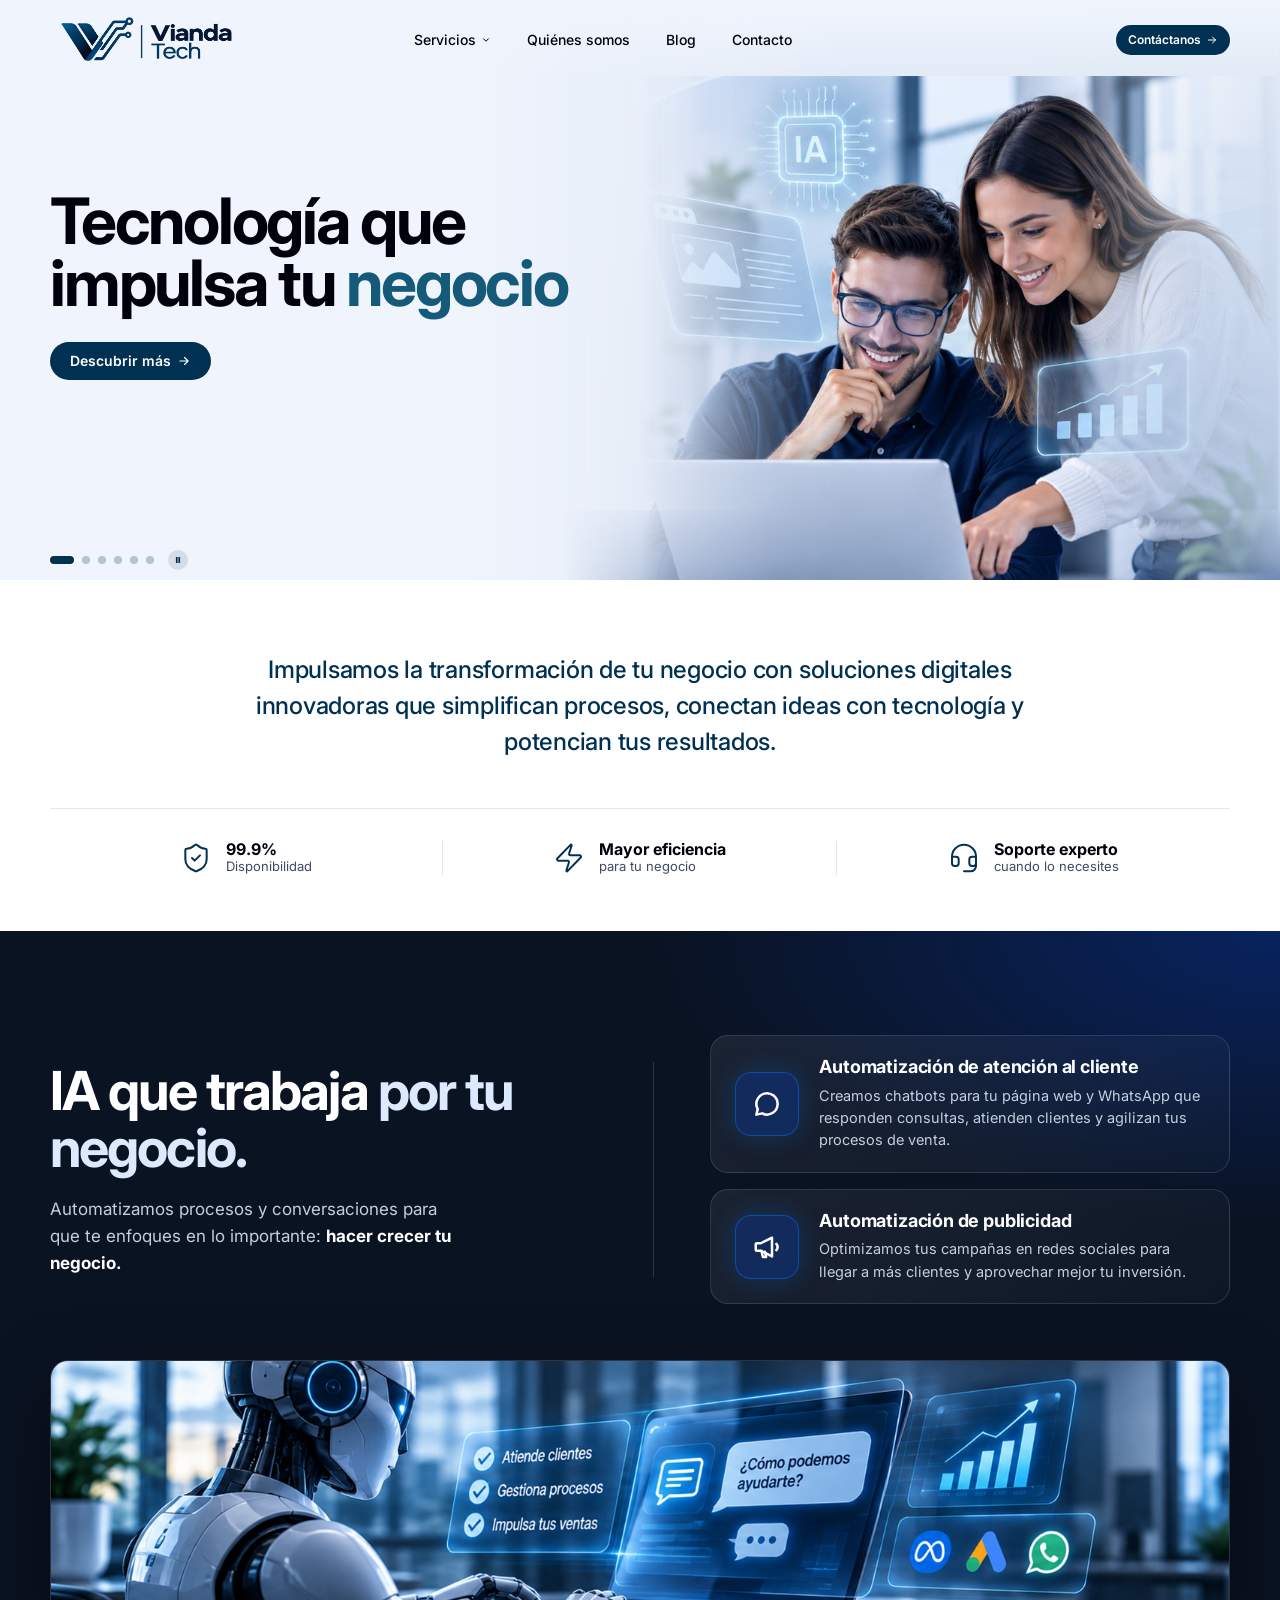
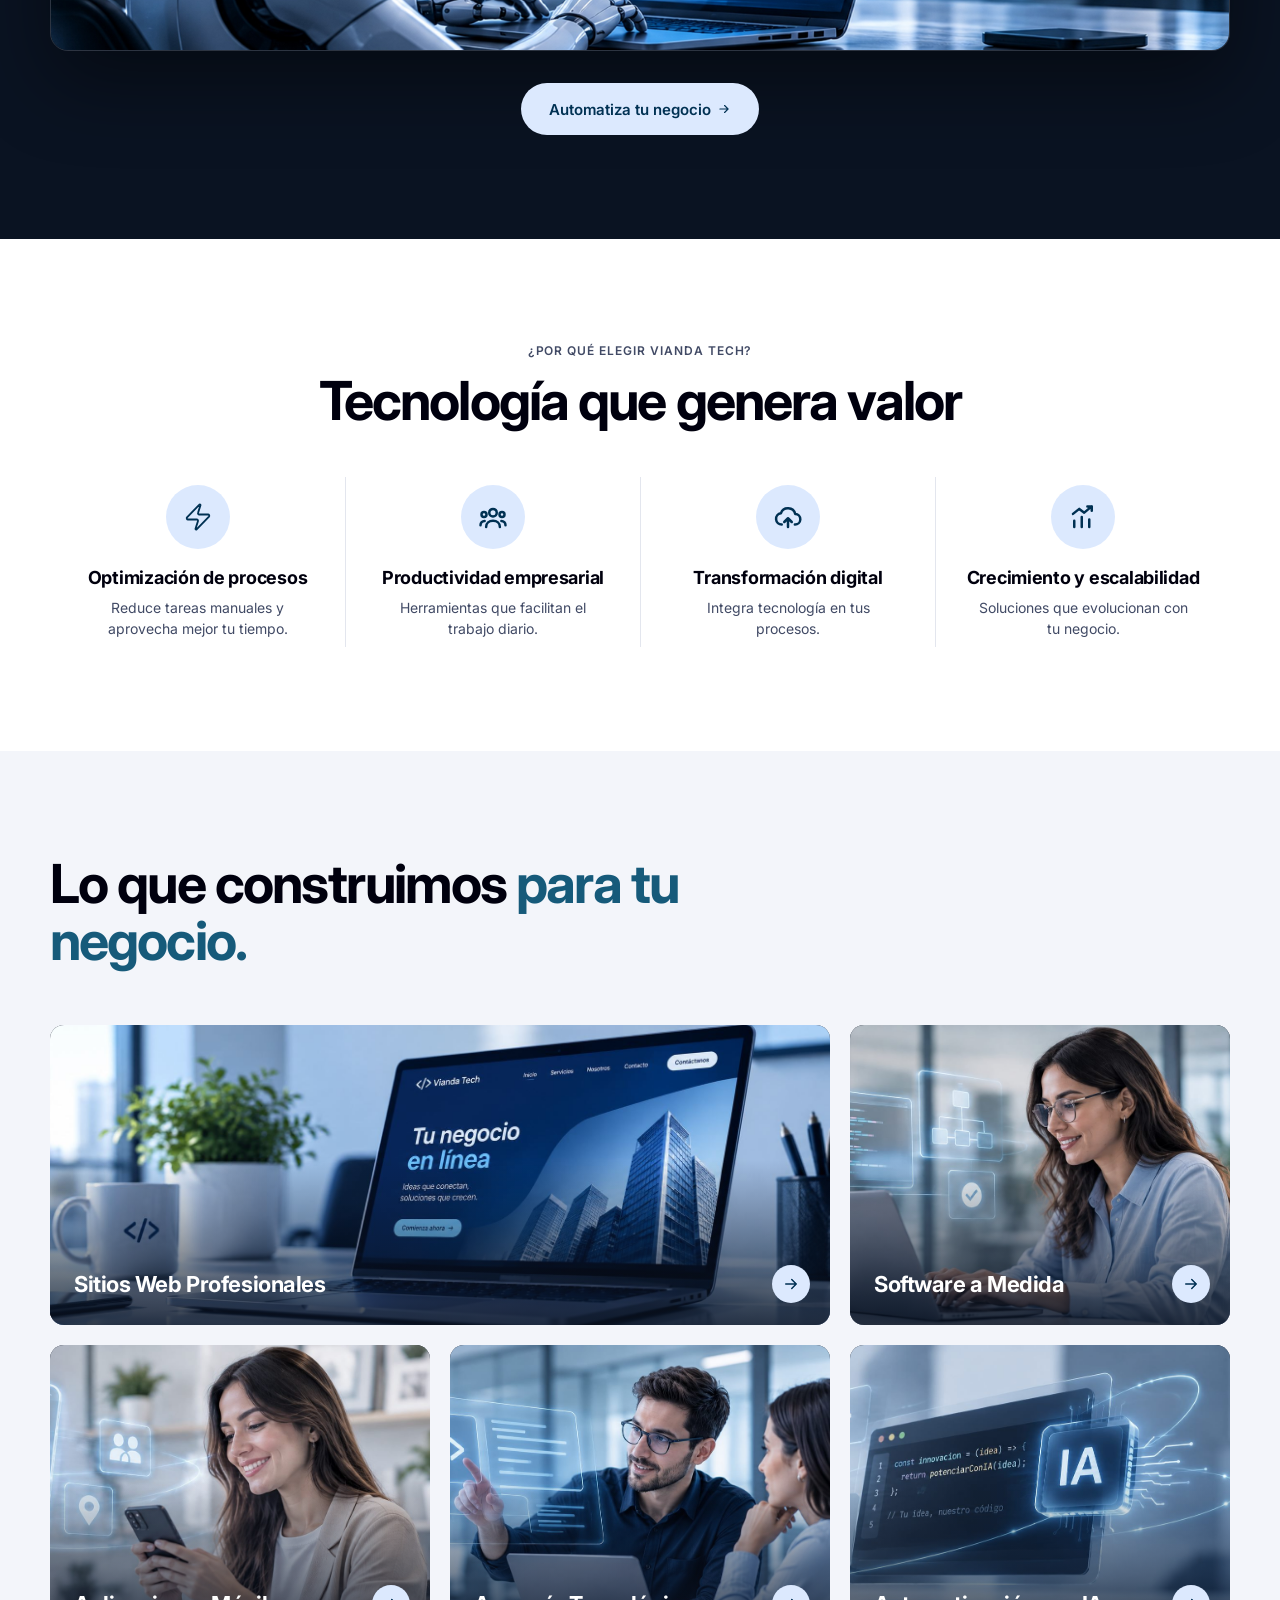
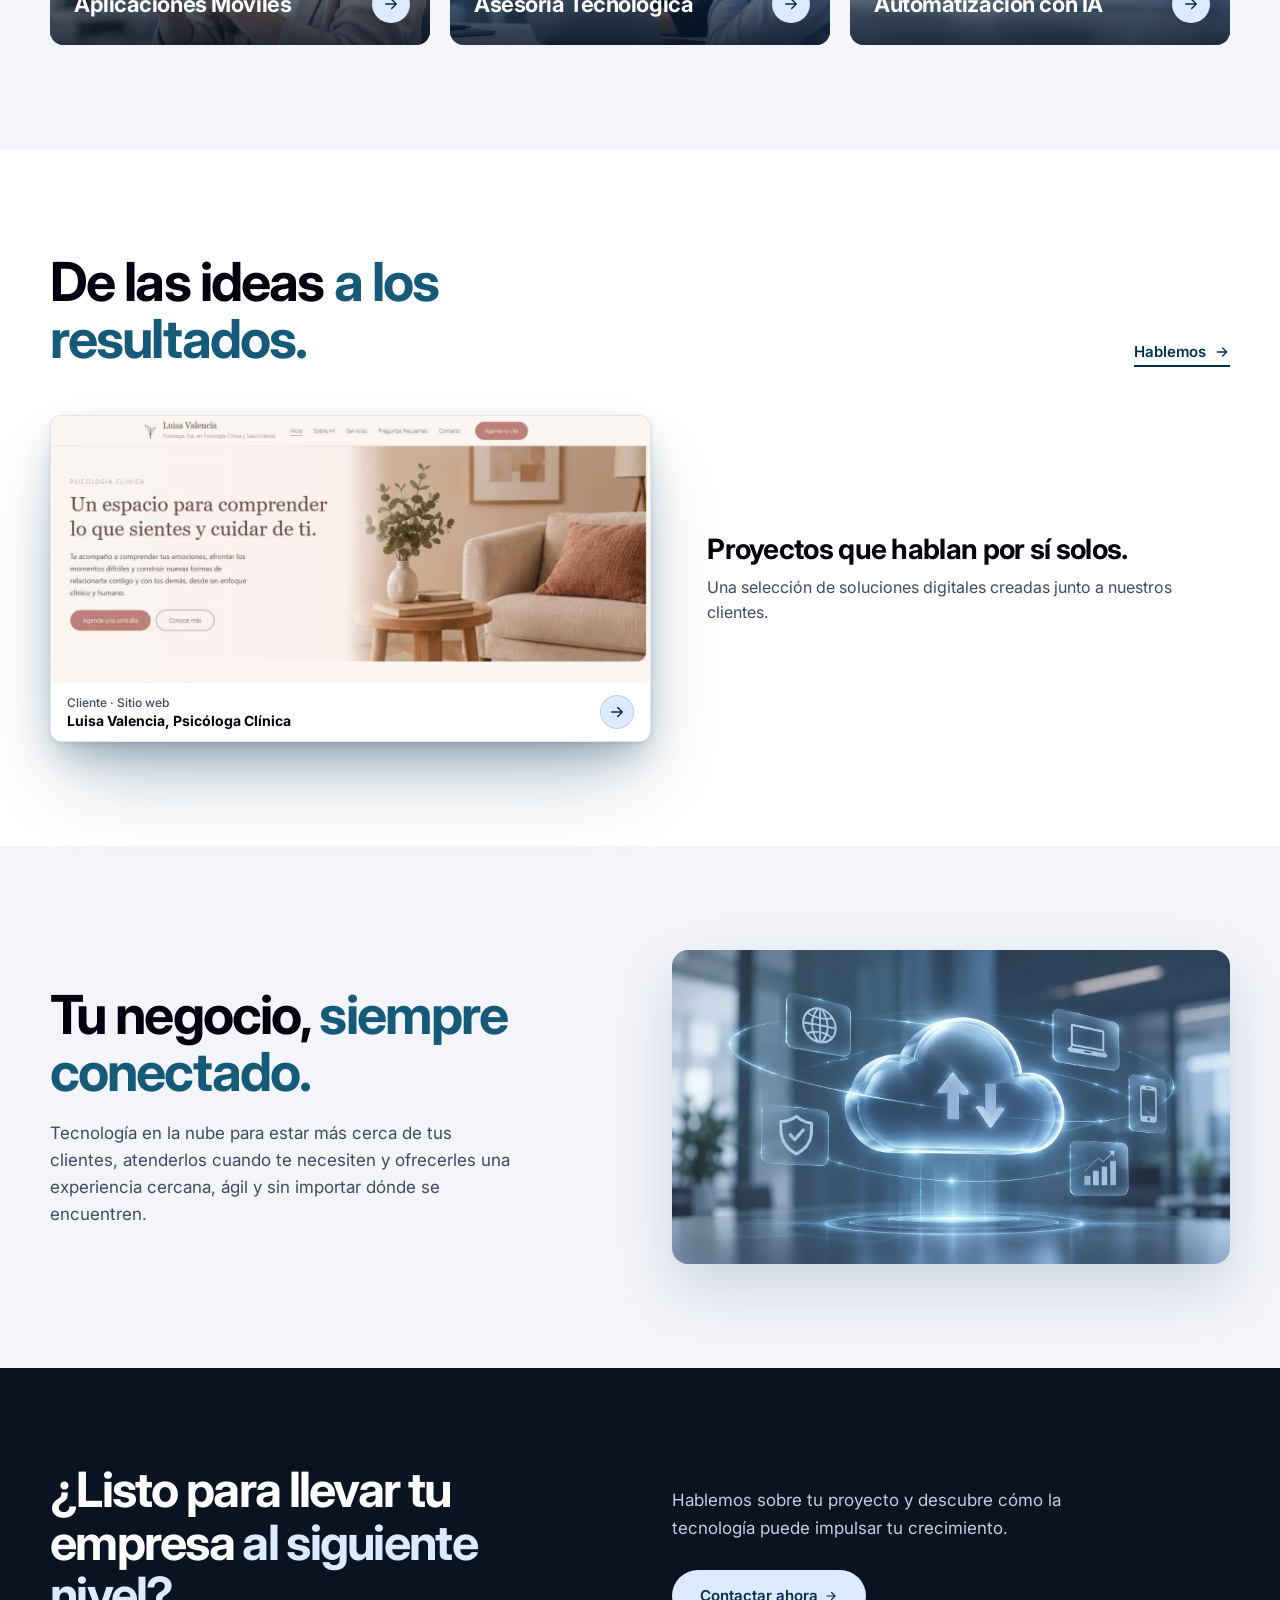
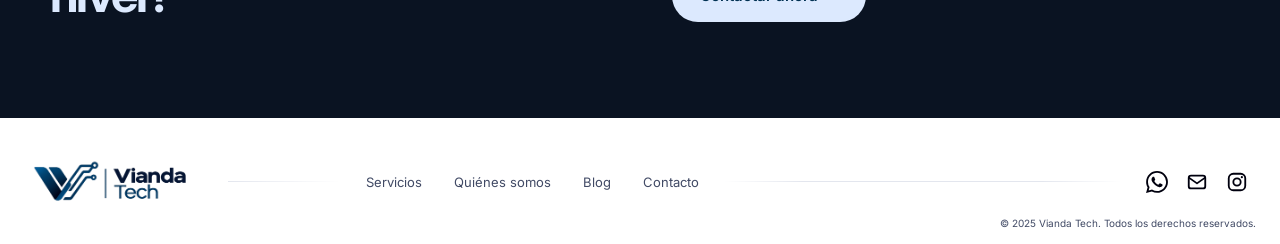
==== commit 0516c021: "look and feel improvements" ====
--- a/index.html
+++ b/index.html
@@ -51,7 +51,7 @@
   <link rel="preconnect" href="https://fonts.googleapis.com">
   <link rel="preconnect" href="https://fonts.gstatic.com" crossorigin>
   <link rel="stylesheet" href="https://fonts.googleapis.com/css2?family=Inter:wght@400;500;600;700;800&display=swap">
-  <link rel="stylesheet" href="styles.css?v=20261141">
+  <link rel="stylesheet" href="styles.css?v=20261142">
 </head>
 <body>
 
@@ -77,10 +77,9 @@
     <symbol id="i-users" viewBox="0 0 24 24"><g fill="none" stroke="currentColor" stroke-width="2" stroke-linecap="round" stroke-linejoin="round"><circle cx="12" cy="8.5" r="3"/><path d="M6.5 20c0-3 2.4-5 5.5-5s5.5 2 5.5 5"/><circle cx="4.8" cy="10" r="2"/><path d="M2 18.5c0-1.9 1.4-3.3 3.3-3.3"/><circle cx="19.2" cy="10" r="2"/><path d="M22 18.5c0-1.9-1.4-3.3-3.3-3.3"/></g></symbol>
     <symbol id="i-cloud-up" viewBox="0 0 24 24"><g fill="none" stroke="currentColor" stroke-width="2" stroke-linecap="round" stroke-linejoin="round"><path d="M7 18a4.5 4.5 0 0 1-.7-8.95A6 6 0 0 1 17.8 9.6 4.2 4.2 0 0 1 17.5 18"/><path d="M12 20v-7m0 0-3 3m3-3 3 3"/></g></symbol>
     <symbol id="i-trend" viewBox="0 0 24 24"><g fill="none" stroke="currentColor" stroke-width="2" stroke-linecap="round" stroke-linejoin="round"><path d="M5 20v-5M11 20v-8M17 20v-6"/><path d="M4 9.5 9 5.5l4 3 6-5M15.5 3.5H19V7"/></g></symbol>
-    <symbol id="i-in" viewBox="0 0 24 24"><path fill="currentColor" d="M16 8a6 6 0 0 1 6 6v7h-4v-7a2 2 0 0 0-4 0v7h-4v-7a6 6 0 0 1 6-6zM2 9h4v12H2zM4 3a2 2 0 1 1 0 4 2 2 0 0 1 0-4z"/></symbol>
-    <symbol id="i-yt" viewBox="0 0 24 24"><path fill="currentColor" fill-rule="evenodd" d="M6 4h12a4 4 0 0 1 4 4v8a4 4 0 0 1-4 4H6a4 4 0 0 1-4-4V8a4 4 0 0 1 4-4zm4 5v6l5-3z"/></symbol>
-    <symbol id="i-x" viewBox="0 0 24 24"><path fill="currentColor" d="M18 3h3l-7.5 8.6L22 21h-6.5l-5-6.2L5 21H2l8-9.2L2 3h6.6l4.5 5.7z"/></symbol>
-  </svg>
+    <symbol id="i-mail" viewBox="0 0 24 24"><g fill="none" stroke="currentColor" stroke-width="2" stroke-linecap="round" stroke-linejoin="round"><rect x="3" y="5" width="18" height="14" rx="2.5"/><path d="m3.5 7.5 8.5 6 8.5-6"/></g></symbol>
+    <symbol id="i-instagram" viewBox="0 0 24 24"><g fill="none" stroke="currentColor" stroke-width="2" stroke-linecap="round" stroke-linejoin="round"><rect x="3" y="3" width="18" height="18" rx="5"/><circle cx="12" cy="12" r="4"/></g><circle cx="17.3" cy="6.7" r="1.2" fill="currentColor"/></symbol>
+    </svg>
 
   <header class="hero">
     <nav class="nav" aria-label="Principal">
@@ -370,13 +369,14 @@
     </nav>
     <span class="footer__line footer__line--l" aria-hidden="true"></span>
     <div class="footer__social" id="blog">
-      <a href="#" aria-label="LinkedIn"><svg width="20" height="20"><use href="#i-in"/></svg></a>
-      <a href="#" aria-label="YouTube"><svg width="22" height="22"><use href="#i-yt"/></svg></a>
-      <a href="#" aria-label="X"><svg width="18" height="18"><use href="#i-x"/></svg></a>
+      <a href="https://wa.me/573223064409?text=Hola%2C%20deseo%20contactar%20contigo" target="_blank" rel="noopener" aria-label="WhatsApp"><svg width="22" height="22"><use href="#i-whatsapp"/></svg></a>
+      <a href="mailto:contacto@viandatech.com" aria-label="Correo electrónico"><svg width="22" height="22"><use href="#i-mail"/></svg></a>
+      <!-- Pendiente: reemplazar "#" por la URL del perfil de Instagram de Vianda Tech -->
+      <a href="#" aria-label="Instagram"><svg width="22" height="22"><use href="#i-instagram"/></svg></a>
     </div>
     <small>&copy; 2025 Vianda Tech. Todos los derechos reservados.</small>
   </footer>
 
-  <script src="script.js?v=20261141" defer></script>
+  <script src="script.js?v=20261142" defer></script>
 </body>
 </html>
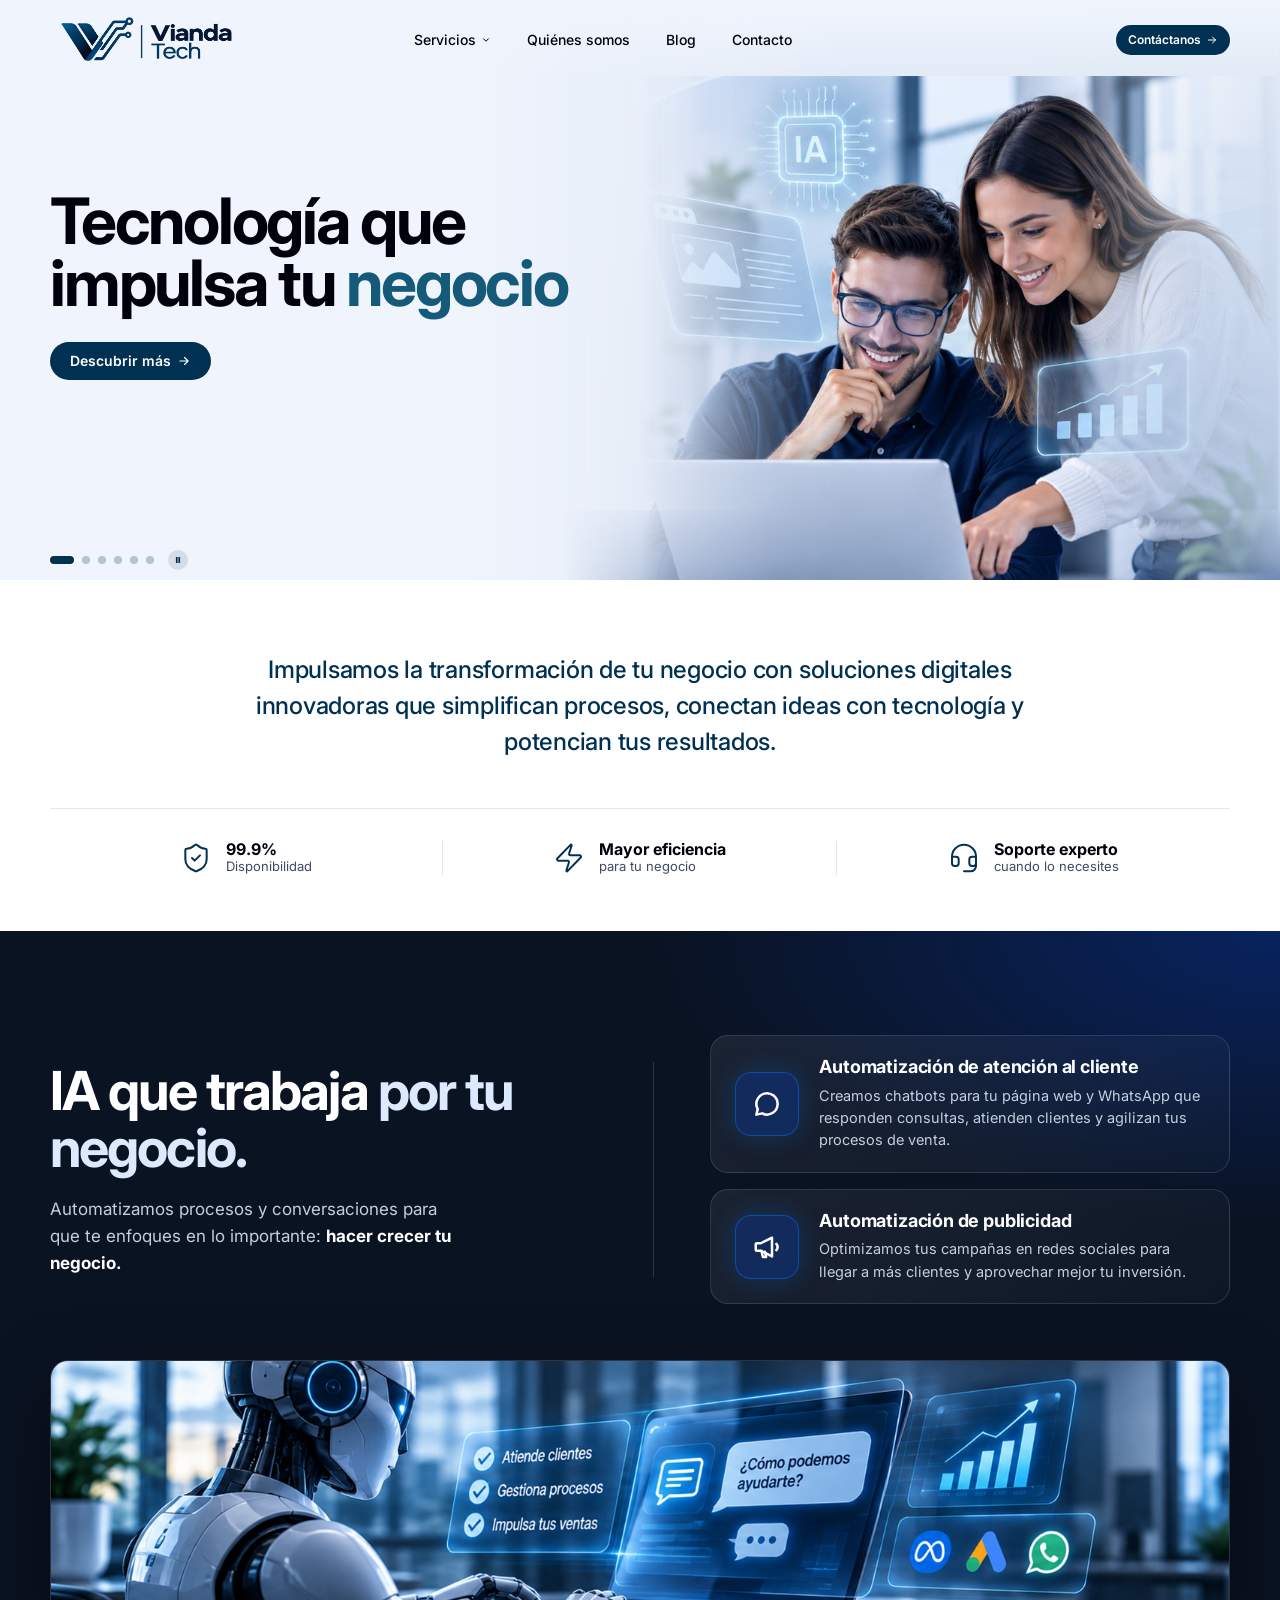
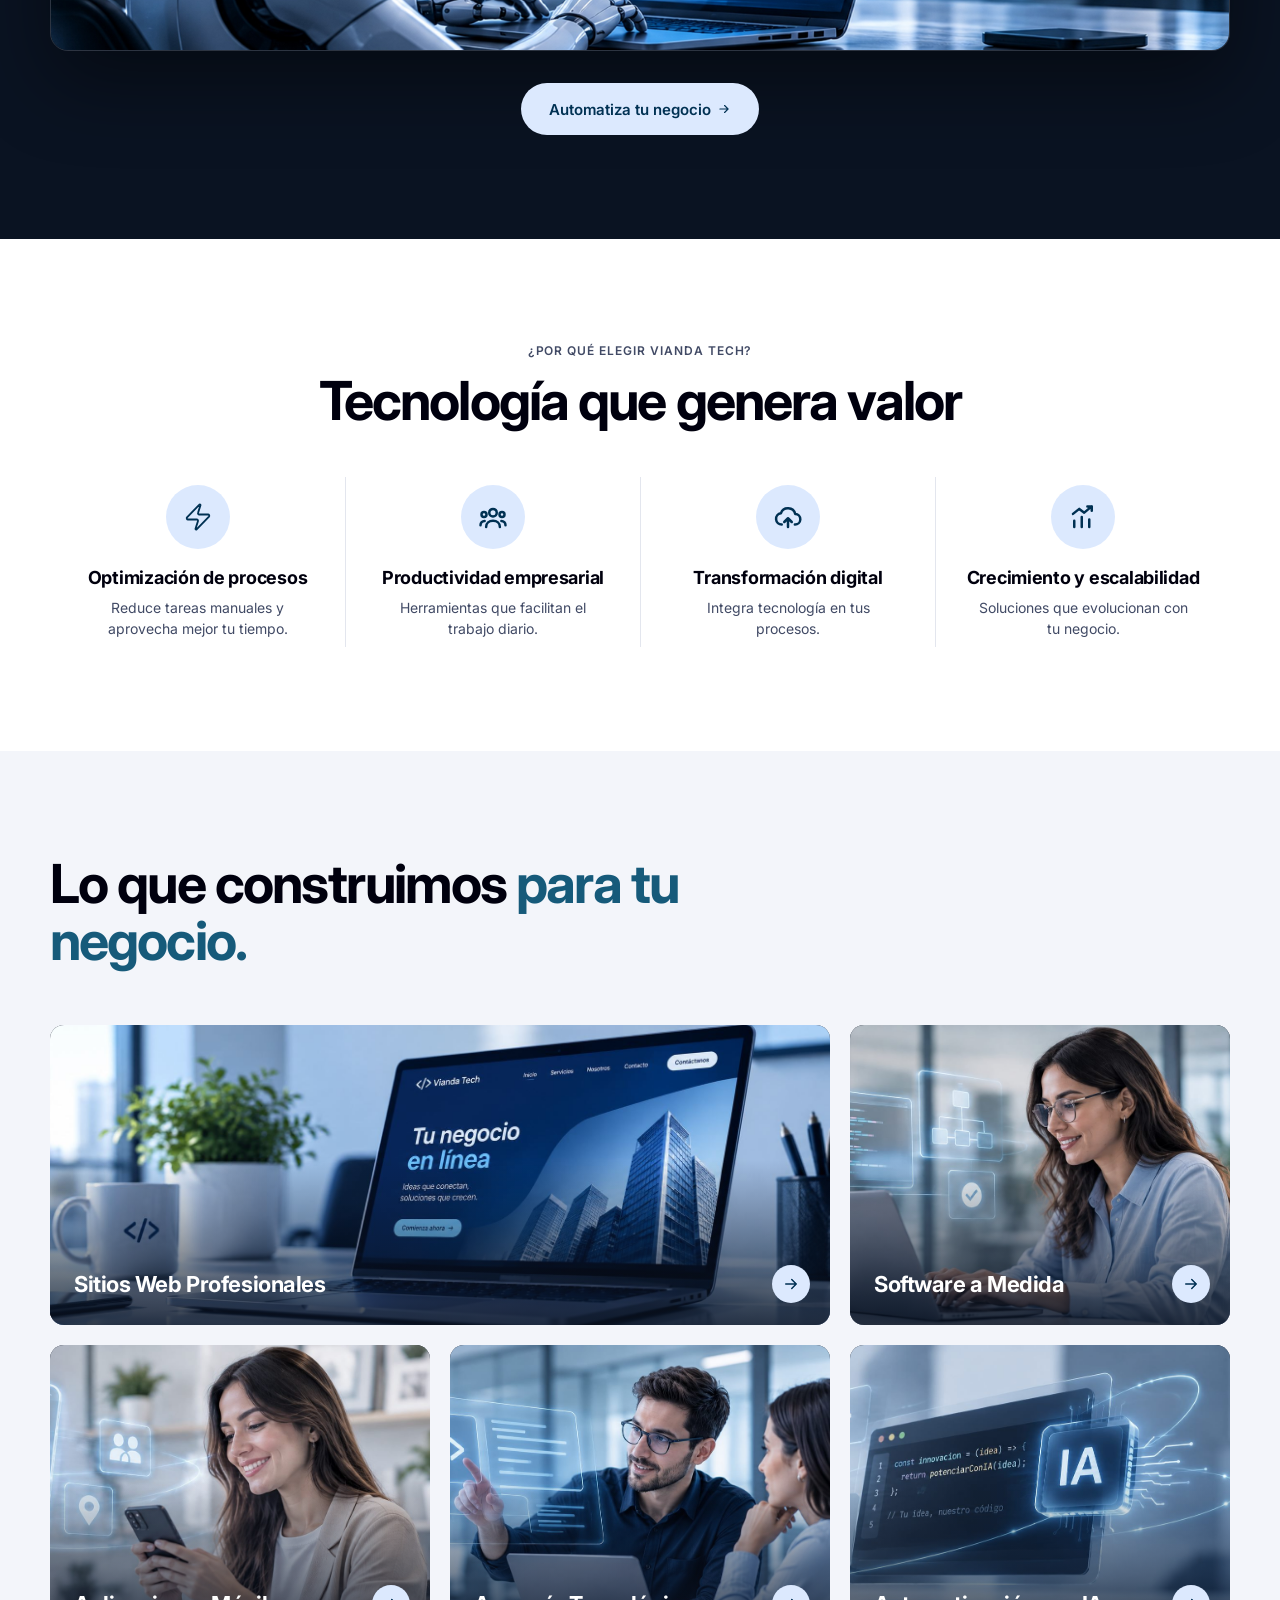
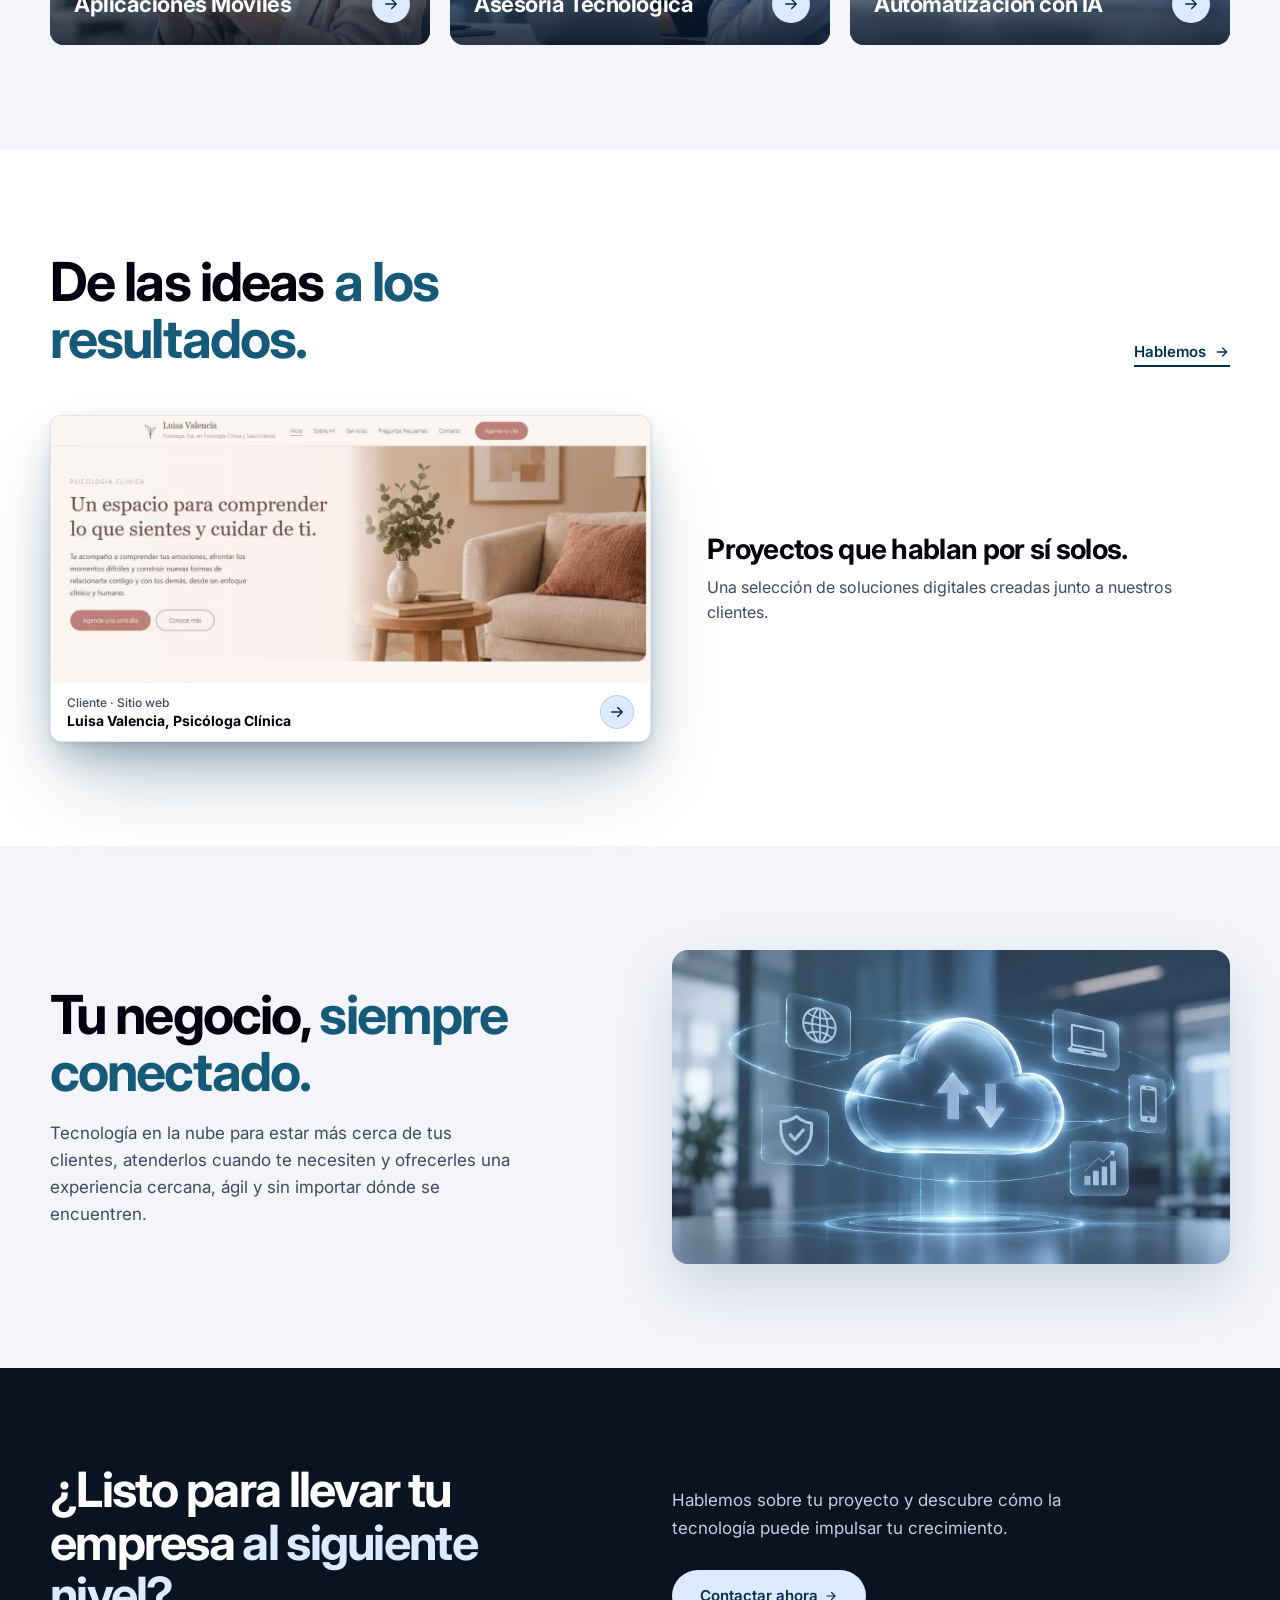
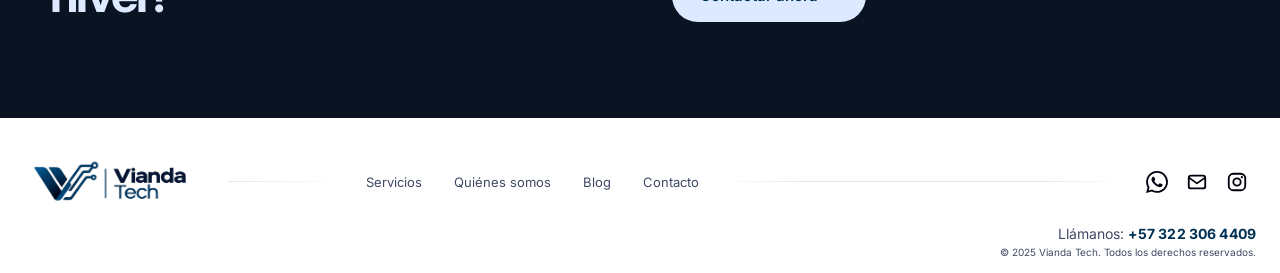
==== commit fb772f29: "look and feel improvements" ====
--- a/index.html
+++ b/index.html
@@ -51,7 +51,7 @@
   <link rel="preconnect" href="https://fonts.googleapis.com">
   <link rel="preconnect" href="https://fonts.gstatic.com" crossorigin>
   <link rel="stylesheet" href="https://fonts.googleapis.com/css2?family=Inter:wght@400;500;600;700;800&display=swap">
-  <link rel="stylesheet" href="styles.css?v=20261142">
+  <link rel="stylesheet" href="styles.css?v=20261145">
 </head>
 <body>
 
@@ -370,13 +370,14 @@
     <span class="footer__line footer__line--l" aria-hidden="true"></span>
     <div class="footer__social" id="blog">
       <a href="https://wa.me/573223064409?text=Hola%2C%20deseo%20contactar%20contigo" target="_blank" rel="noopener" aria-label="WhatsApp"><svg width="22" height="22"><use href="#i-whatsapp"/></svg></a>
-      <a href="mailto:contacto@viandatech.com" aria-label="Correo electrónico"><svg width="22" height="22"><use href="#i-mail"/></svg></a>
+      <a href="mailto:contacto@viandatech.com?subject=Hola%20Vianda%20Tech%21&amp;body=Hola%2C%20deseo%20contactar%20contigo" aria-label="Correo electrónico"><svg width="22" height="22"><use href="#i-mail"/></svg></a>
       <!-- Pendiente: reemplazar "#" por la URL del perfil de Instagram de Vianda Tech -->
       <a href="#" aria-label="Instagram"><svg width="22" height="22"><use href="#i-instagram"/></svg></a>
     </div>
+    <a class="footer__phone" href="tel:+573223064409">Llámanos: <strong>+57 322 306 4409</strong></a>
     <small>&copy; 2025 Vianda Tech. Todos los derechos reservados.</small>
   </footer>
 
-  <script src="script.js?v=20261142" defer></script>
+  <script src="script.js?v=20261145" defer></script>
 </body>
 </html>
--- a/styles.css
+++ b/styles.css
@@ -382,3 +382,10 @@
 /* Sección de IA sin botón (página de Automatización): menos aire inferior antes del CTA oscuro (spec 012, RF-05) */
 .ai--compact { padding-bottom: 56px; }
 @media (max-width: 1000px) { .ai--compact { padding-bottom: 32px; } }
+
+/* Teléfono visible en el pie para llamadas de voz (spec 003, RF-11) */
+.footer__phone { flex-basis: 100%; text-align: right; margin-top: 10px; font-size: 14px; color: var(--muted); }
+.footer__phone strong { color: var(--primary-text); font-weight: 700; letter-spacing: .01em; }
+.footer__phone:hover strong { text-decoration: underline; }
+.footer__phone:focus-visible { outline: 3px solid var(--primary-text); outline-offset: 3px; }
+@media (max-width: 1000px) { .footer__phone { text-align: center; margin-top: 8px; padding-block: 12px; font-size: 16px; } .footer small { margin-top: 0; } }
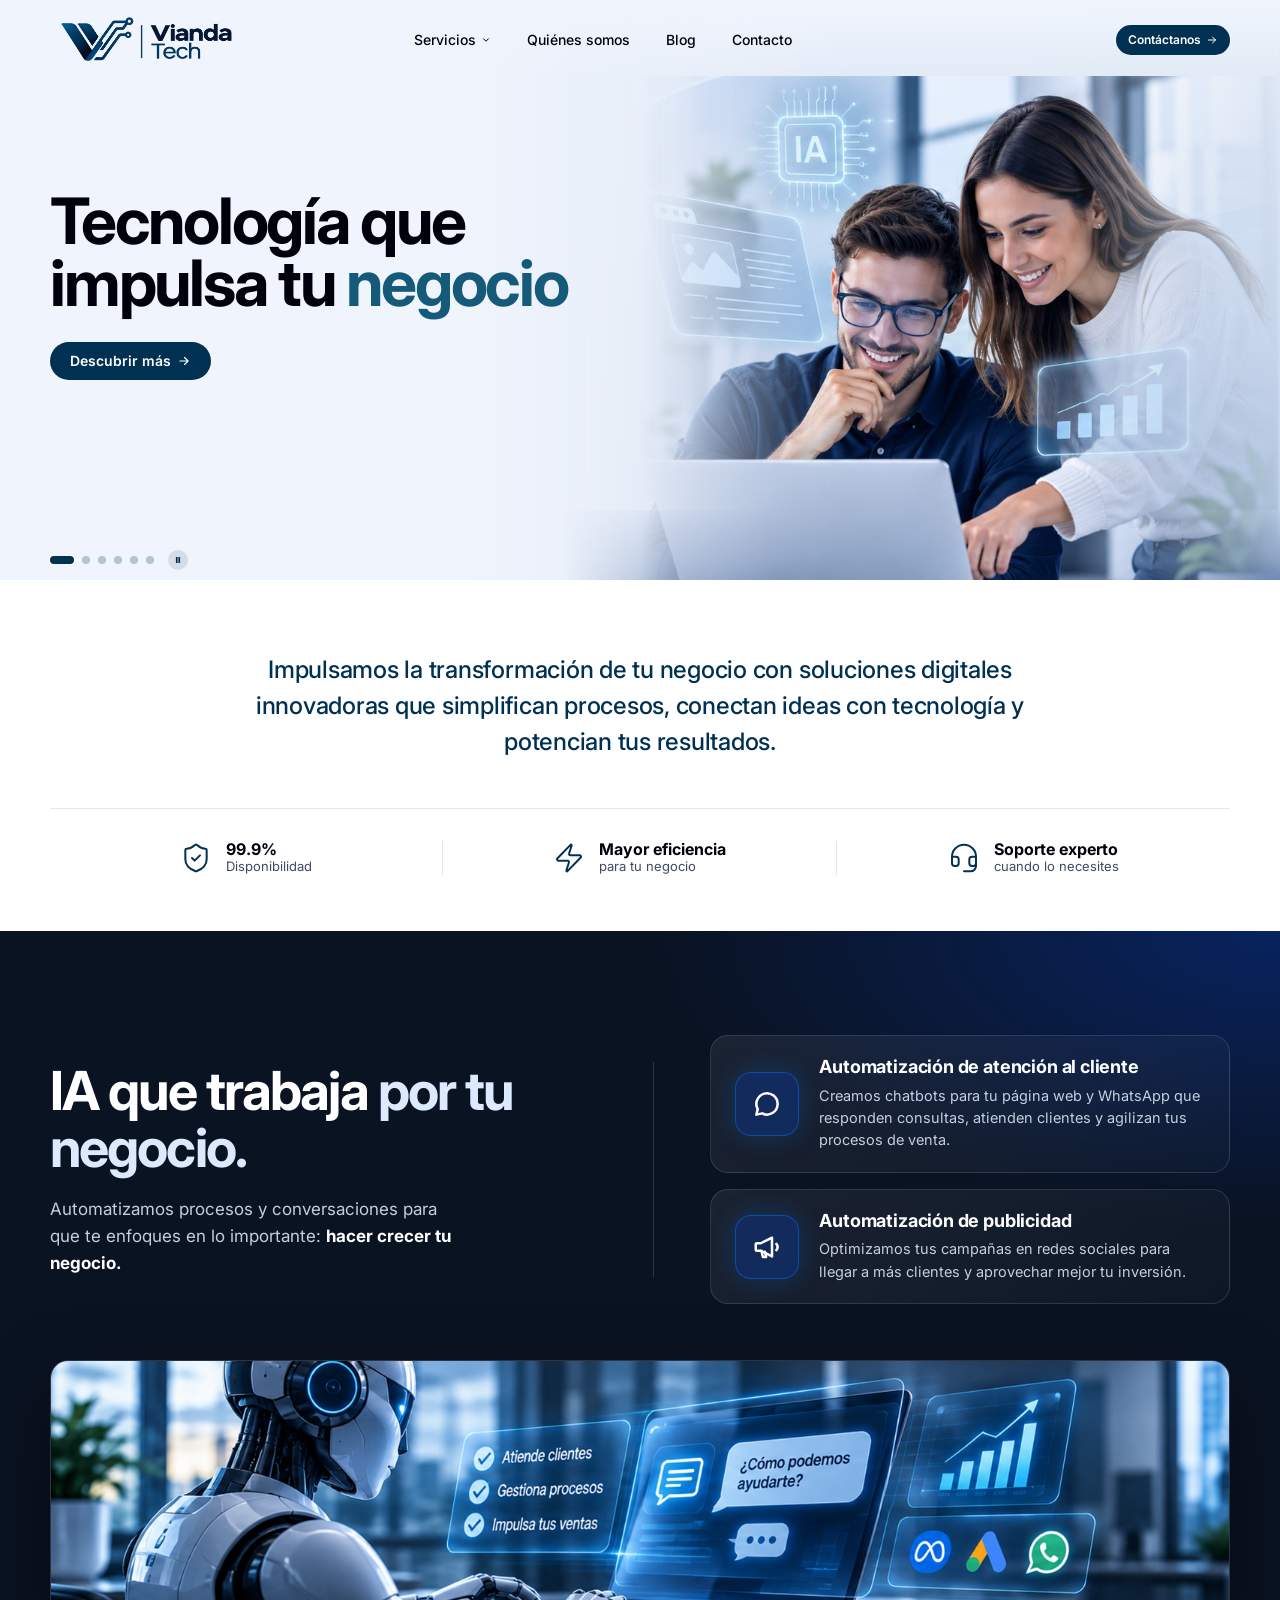
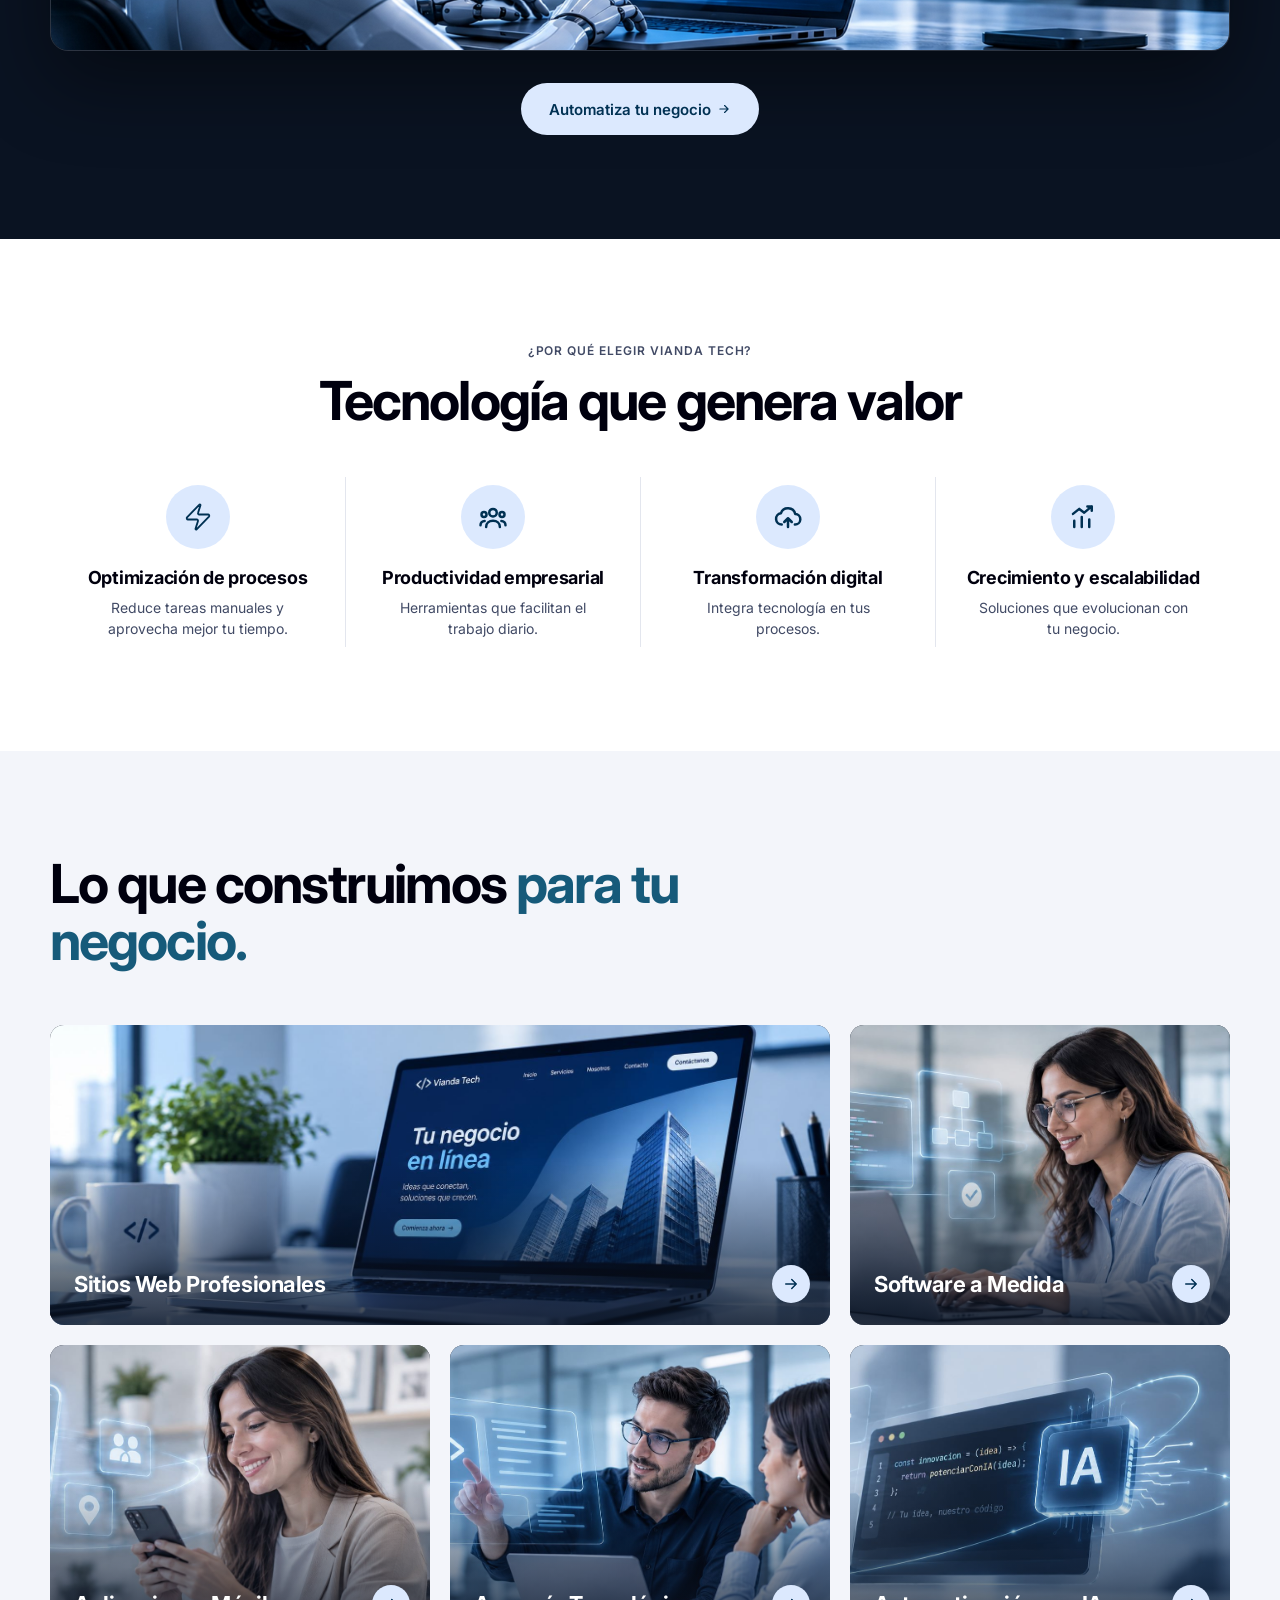
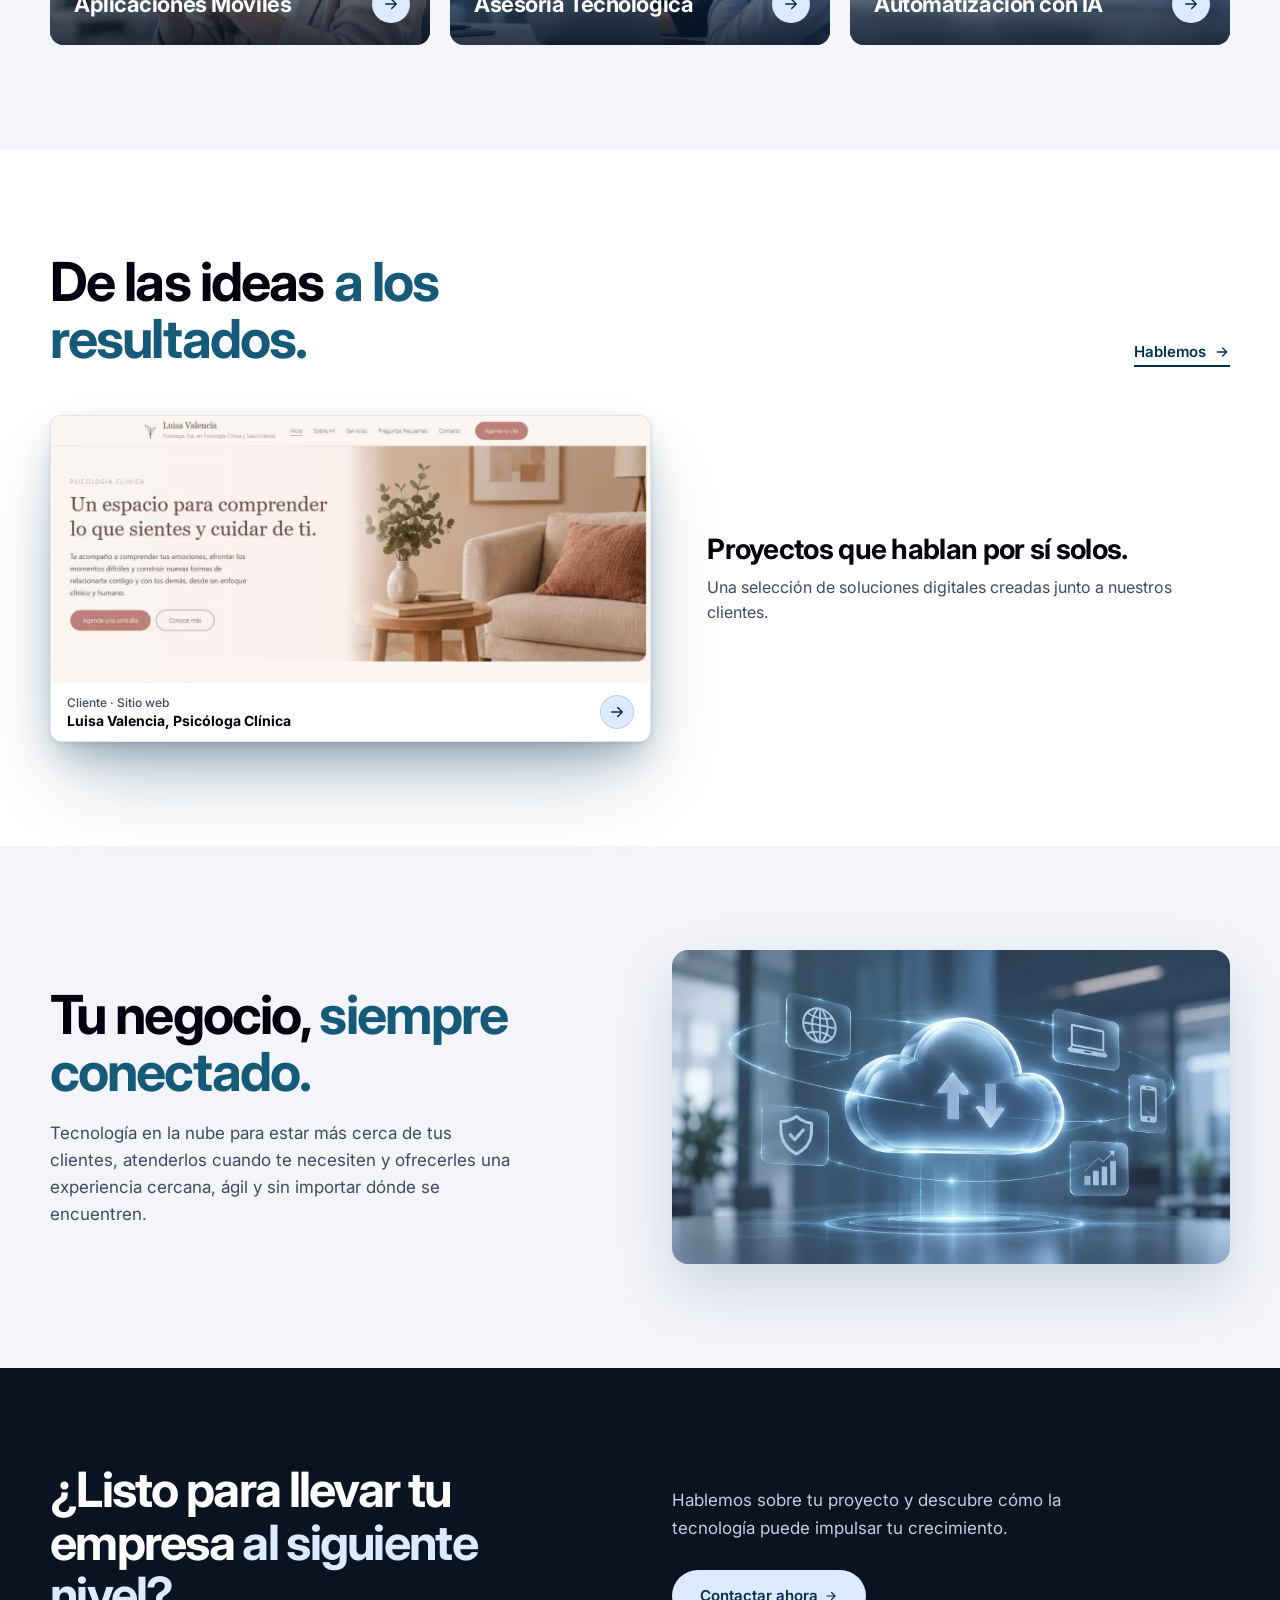
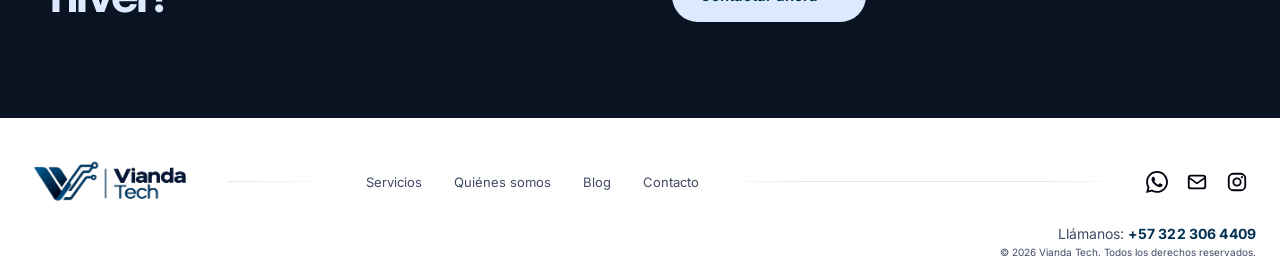
==== commit 24af63fe: "look and feel improvements" ====
--- a/index.html
+++ b/index.html
@@ -51,7 +51,7 @@
   <link rel="preconnect" href="https://fonts.googleapis.com">
   <link rel="preconnect" href="https://fonts.gstatic.com" crossorigin>
   <link rel="stylesheet" href="https://fonts.googleapis.com/css2?family=Inter:wght@400;500;600;700;800&display=swap">
-  <link rel="stylesheet" href="styles.css?v=20261145">
+  <link rel="stylesheet" href="styles.css?v=20261146">
 </head>
 <body>
 
@@ -375,9 +375,9 @@
       <a href="#" aria-label="Instagram"><svg width="22" height="22"><use href="#i-instagram"/></svg></a>
     </div>
     <a class="footer__phone" href="tel:+573223064409">Llámanos: <strong>+57 322 306 4409</strong></a>
-    <small>&copy; 2025 Vianda Tech. Todos los derechos reservados.</small>
+    <small>&copy; 2026 Vianda Tech. Todos los derechos reservados.</small>
   </footer>
 
-  <script src="script.js?v=20261145" defer></script>
+  <script src="script.js?v=20261146" defer></script>
 </body>
 </html>
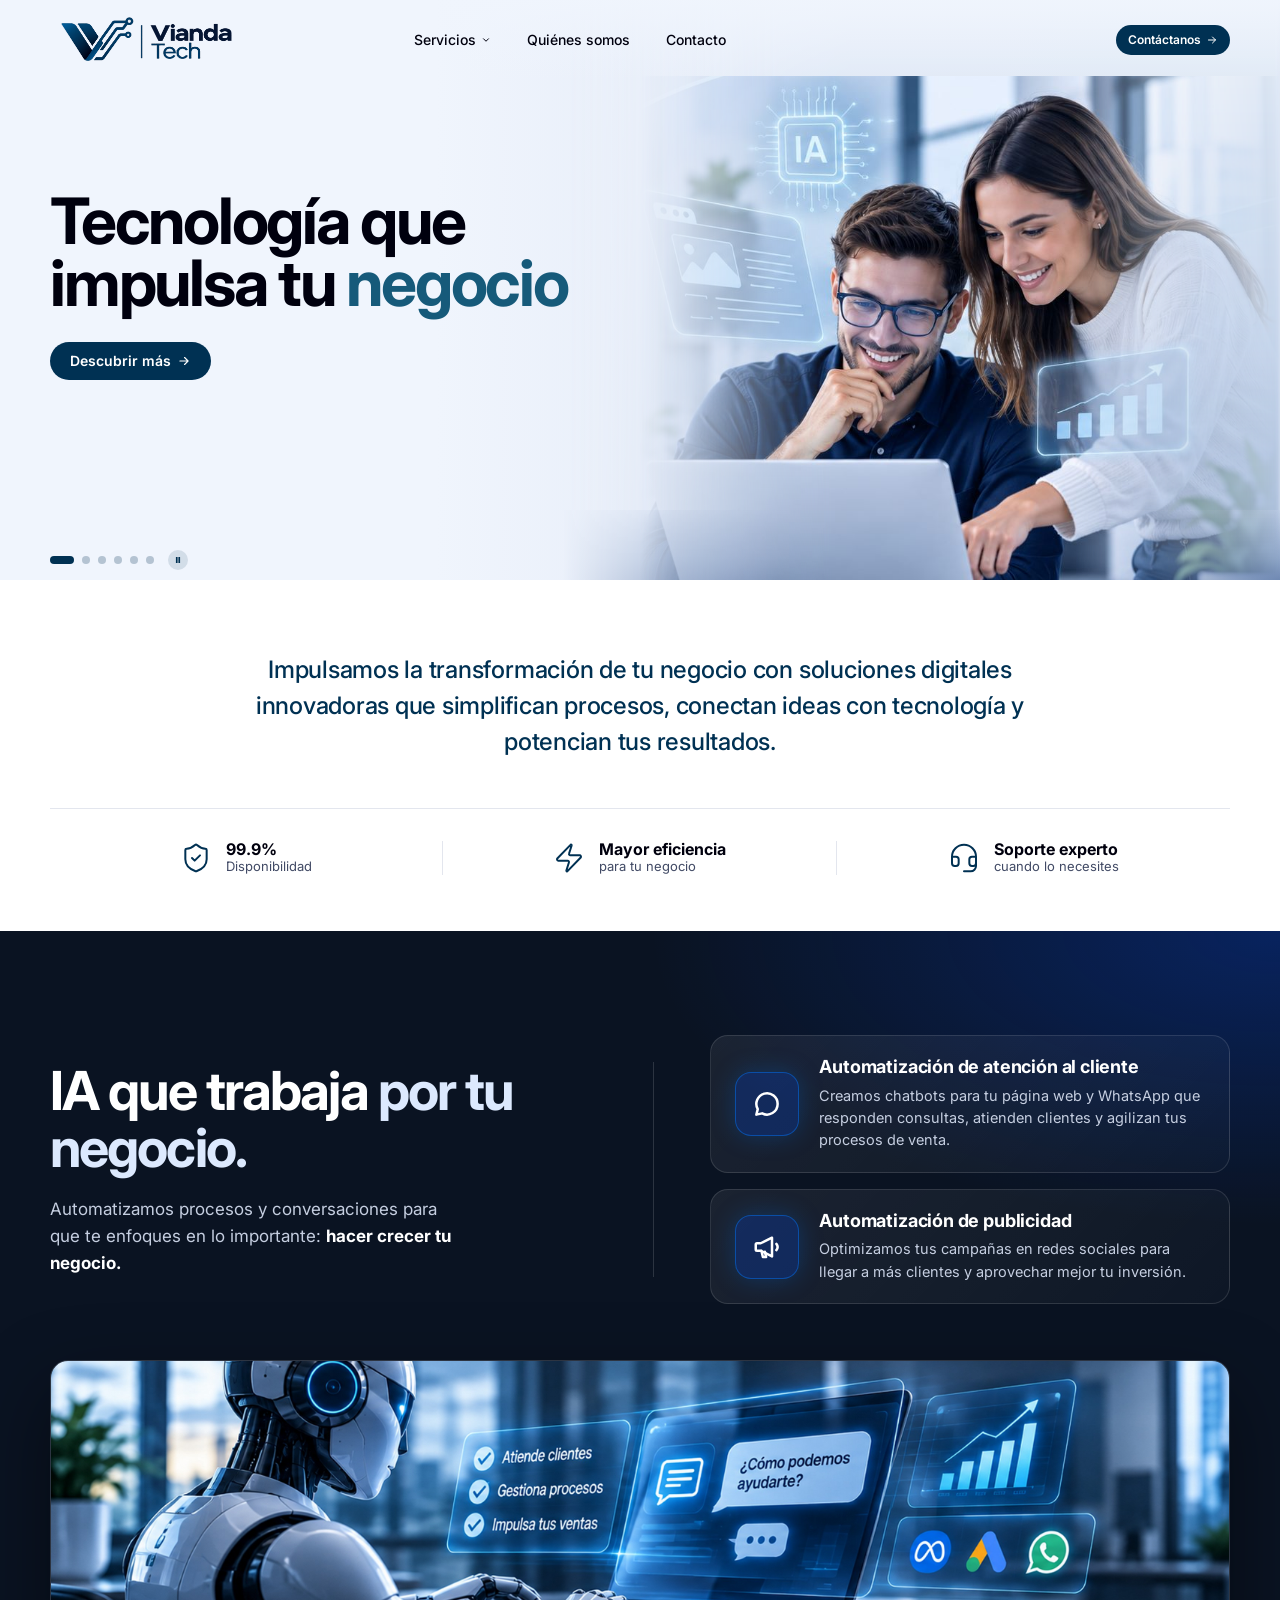
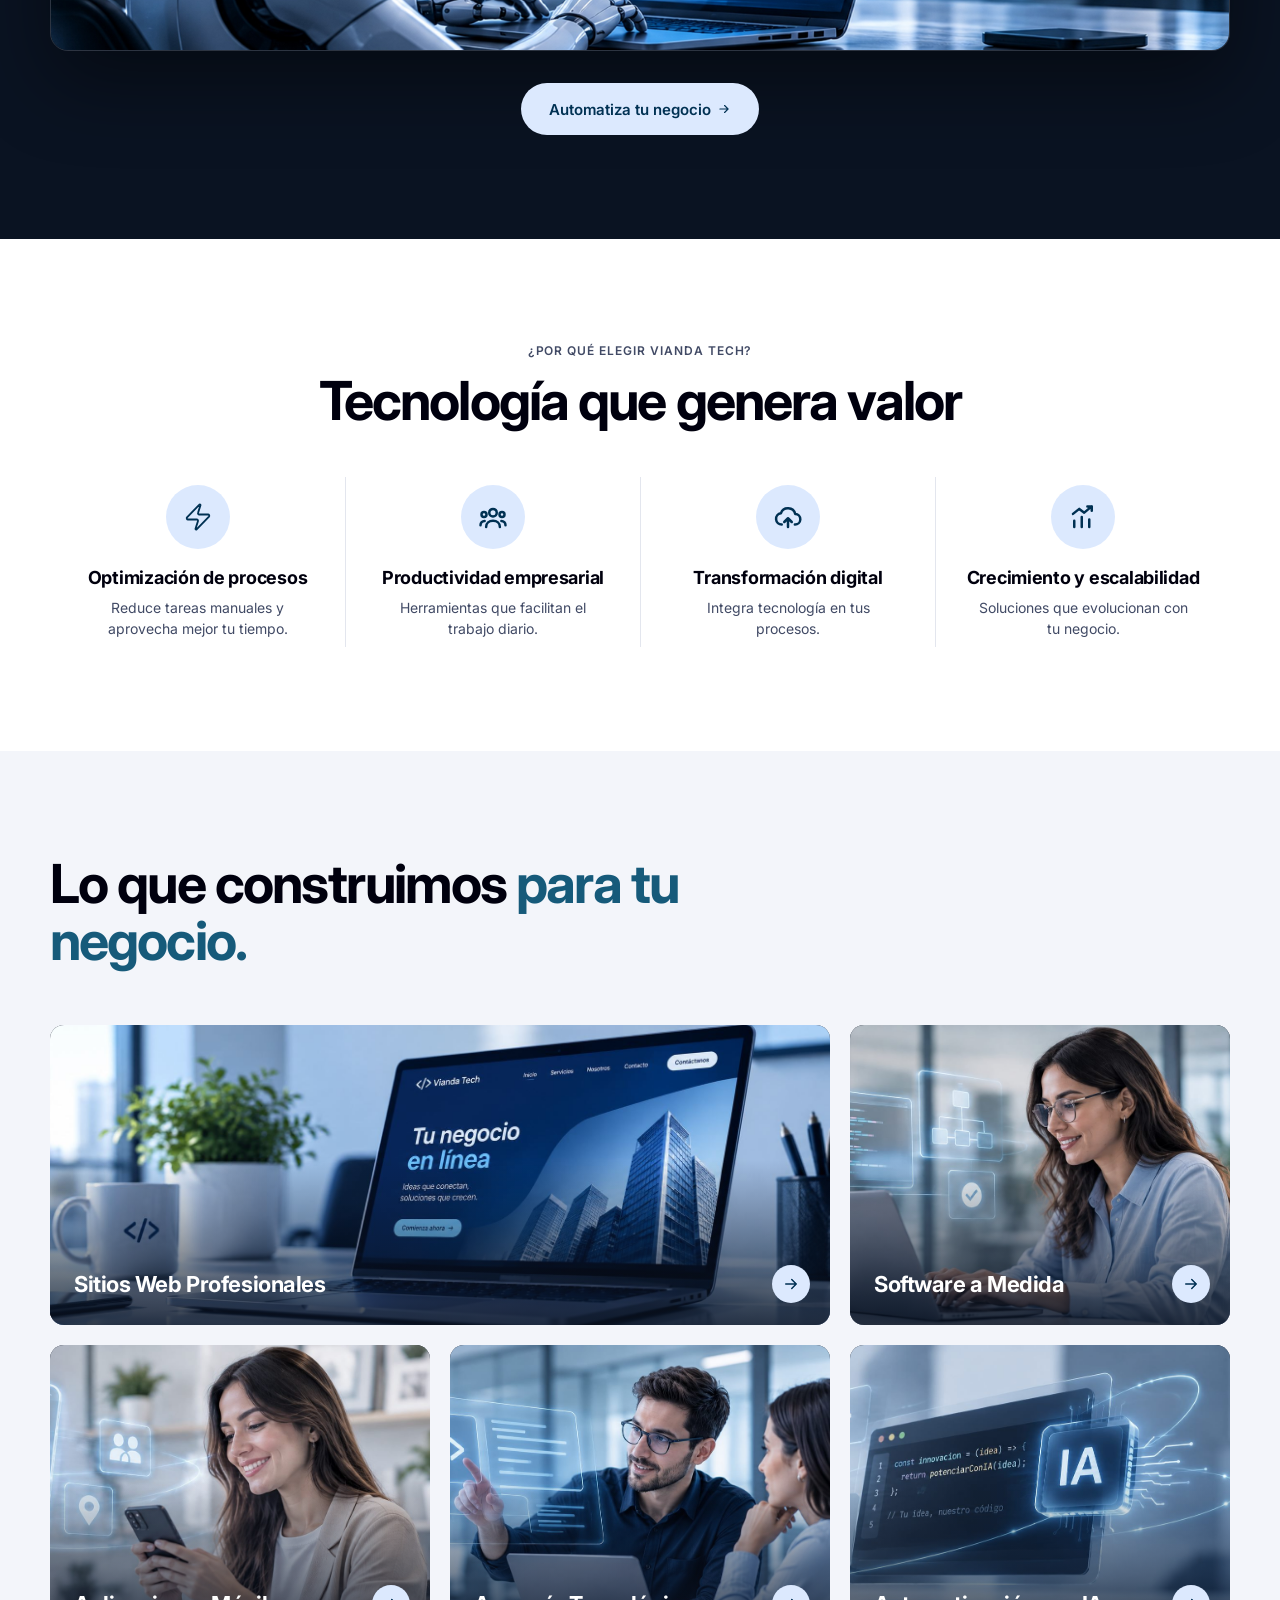
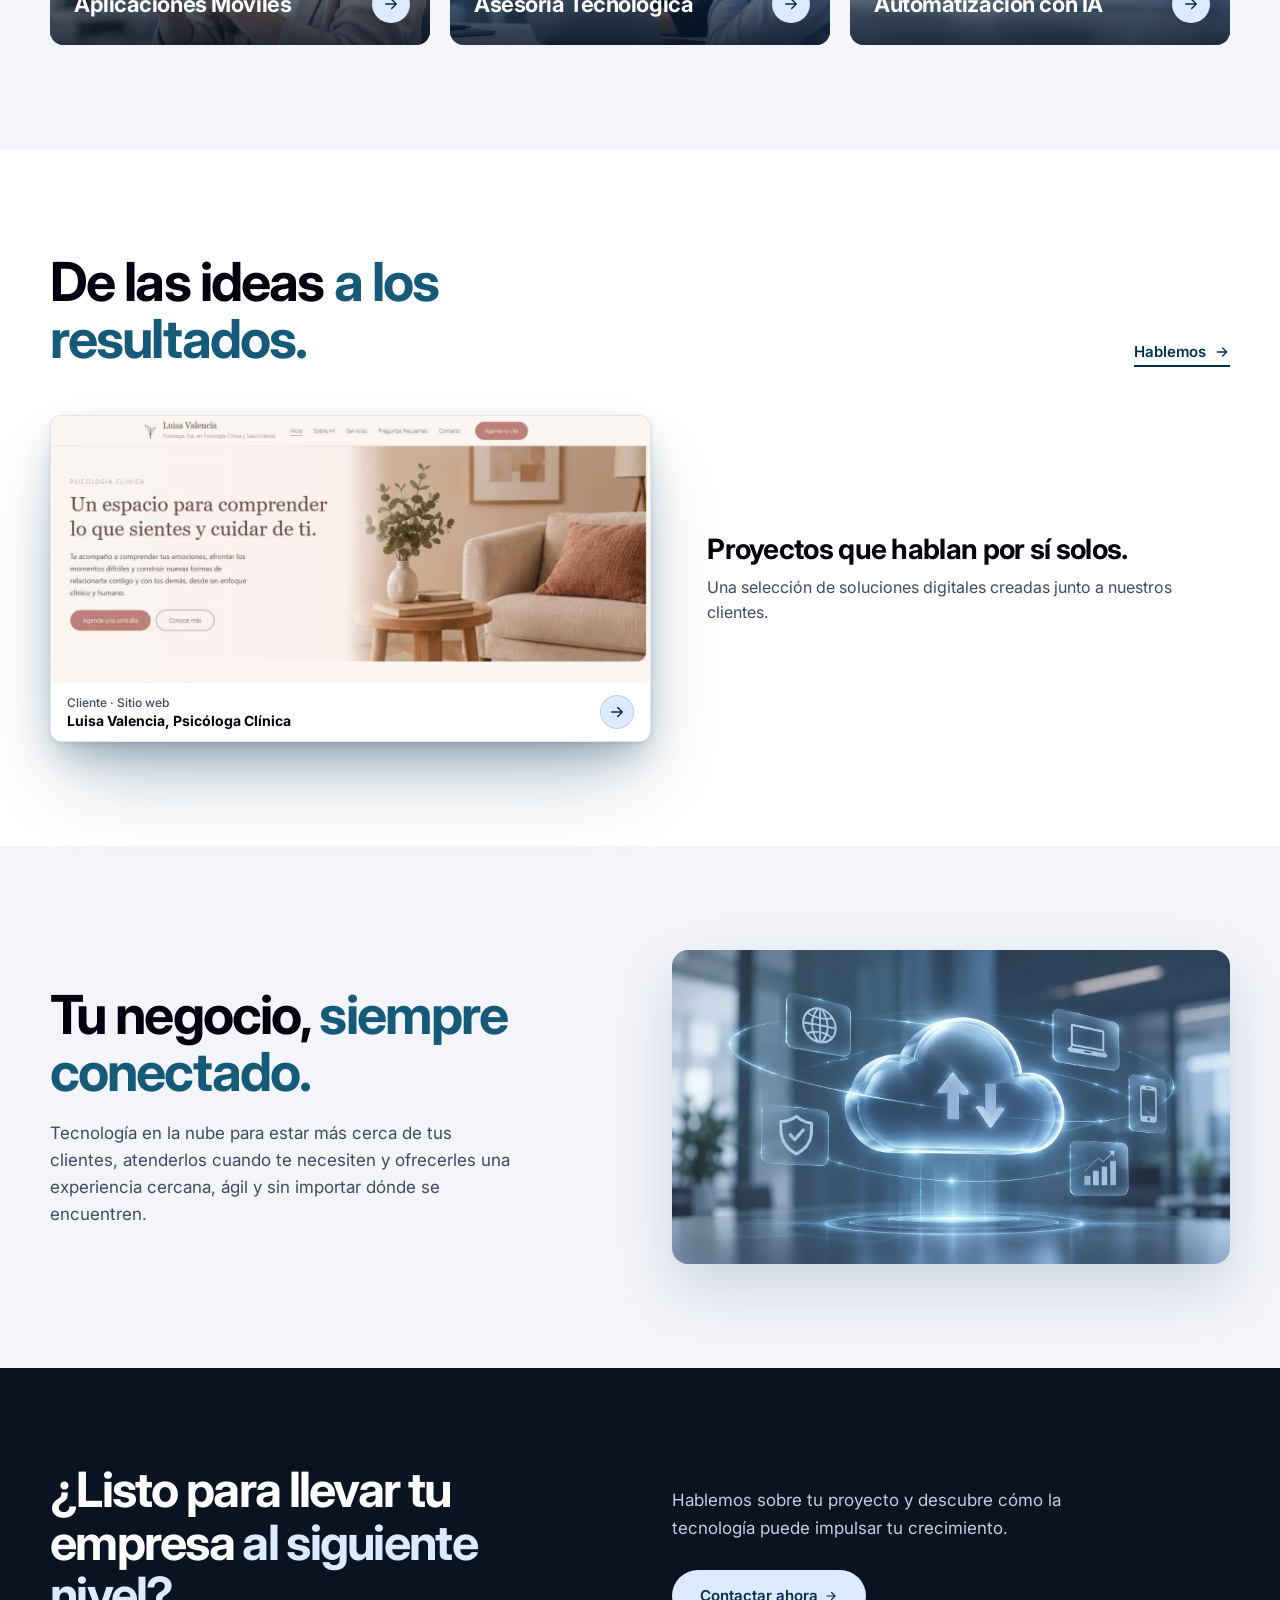
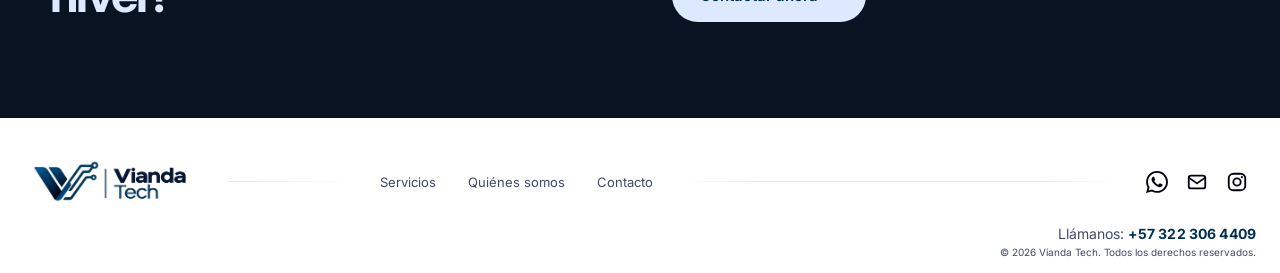
==== commit 3029b00a: "look and feel improvements" ====
--- a/index.html
+++ b/index.html
@@ -51,7 +51,7 @@
   <link rel="preconnect" href="https://fonts.googleapis.com">
   <link rel="preconnect" href="https://fonts.gstatic.com" crossorigin>
   <link rel="stylesheet" href="https://fonts.googleapis.com/css2?family=Inter:wght@400;500;600;700;800&display=swap">
-  <link rel="stylesheet" href="styles.css?v=20261146">
+  <link rel="stylesheet" href="styles.css?v=20261147">
 </head>
 <body>
 
@@ -97,7 +97,7 @@
             </ul>
           </li>
           <li><a href="quienes-somos.html">Quiénes somos</a></li>
-          <li><a href="#blog">Blog</a></li>
+          <!-- Blog oculto hasta su implementación (spec 003, RF-12): <li><a href="index.html#blog">Blog</a></li> -->
           <li><a href="https://wa.me/573223064409?text=Hola%2C%20deseo%20contactar%20contigo" target="_blank" rel="noopener">Contacto</a></li>
           <li class="nav__cta"><a class="btn btn--deep" href="https://wa.me/573223064409?text=Hola%2C%20quiero%20m%C3%A1s%20informaci%C3%B3n%20sobre%20sus%20servicios" target="_blank" rel="noopener">Contáctanos <svg width="14" height="14"><use href="#i-arrow"/></svg></a></li>
           <li class="nav__contact"><a href="tel:+573223064409">+57 322 306 4409</a><a href="mailto:contacto@viandatech.com">contacto@viandatech.com</a></li>
@@ -364,11 +364,11 @@
     <nav aria-label="Pie">
       <a href="#servicios">Servicios</a>
       <a href="quienes-somos.html">Quiénes somos</a>
-      <a href="#blog">Blog</a>
+      <!-- Blog oculto (spec 003, RF-12): <a href="index.html#blog">Blog</a> -->
       <a href="https://wa.me/573223064409?text=Hola%2C%20deseo%20contactar%20contigo" target="_blank" rel="noopener">Contacto</a>
     </nav>
     <span class="footer__line footer__line--l" aria-hidden="true"></span>
-    <div class="footer__social" id="blog">
+    <div class="footer__social">
       <a href="https://wa.me/573223064409?text=Hola%2C%20deseo%20contactar%20contigo" target="_blank" rel="noopener" aria-label="WhatsApp"><svg width="22" height="22"><use href="#i-whatsapp"/></svg></a>
       <a href="mailto:contacto@viandatech.com?subject=Hola%20Vianda%20Tech%21&amp;body=Hola%2C%20deseo%20contactar%20contigo" aria-label="Correo electrónico"><svg width="22" height="22"><use href="#i-mail"/></svg></a>
       <!-- Pendiente: reemplazar "#" por la URL del perfil de Instagram de Vianda Tech -->
@@ -378,6 +378,6 @@
     <small>&copy; 2026 Vianda Tech. Todos los derechos reservados.</small>
   </footer>
 
-  <script src="script.js?v=20261146" defer></script>
+  <script src="script.js?v=20261147" defer></script>
 </body>
 </html>
